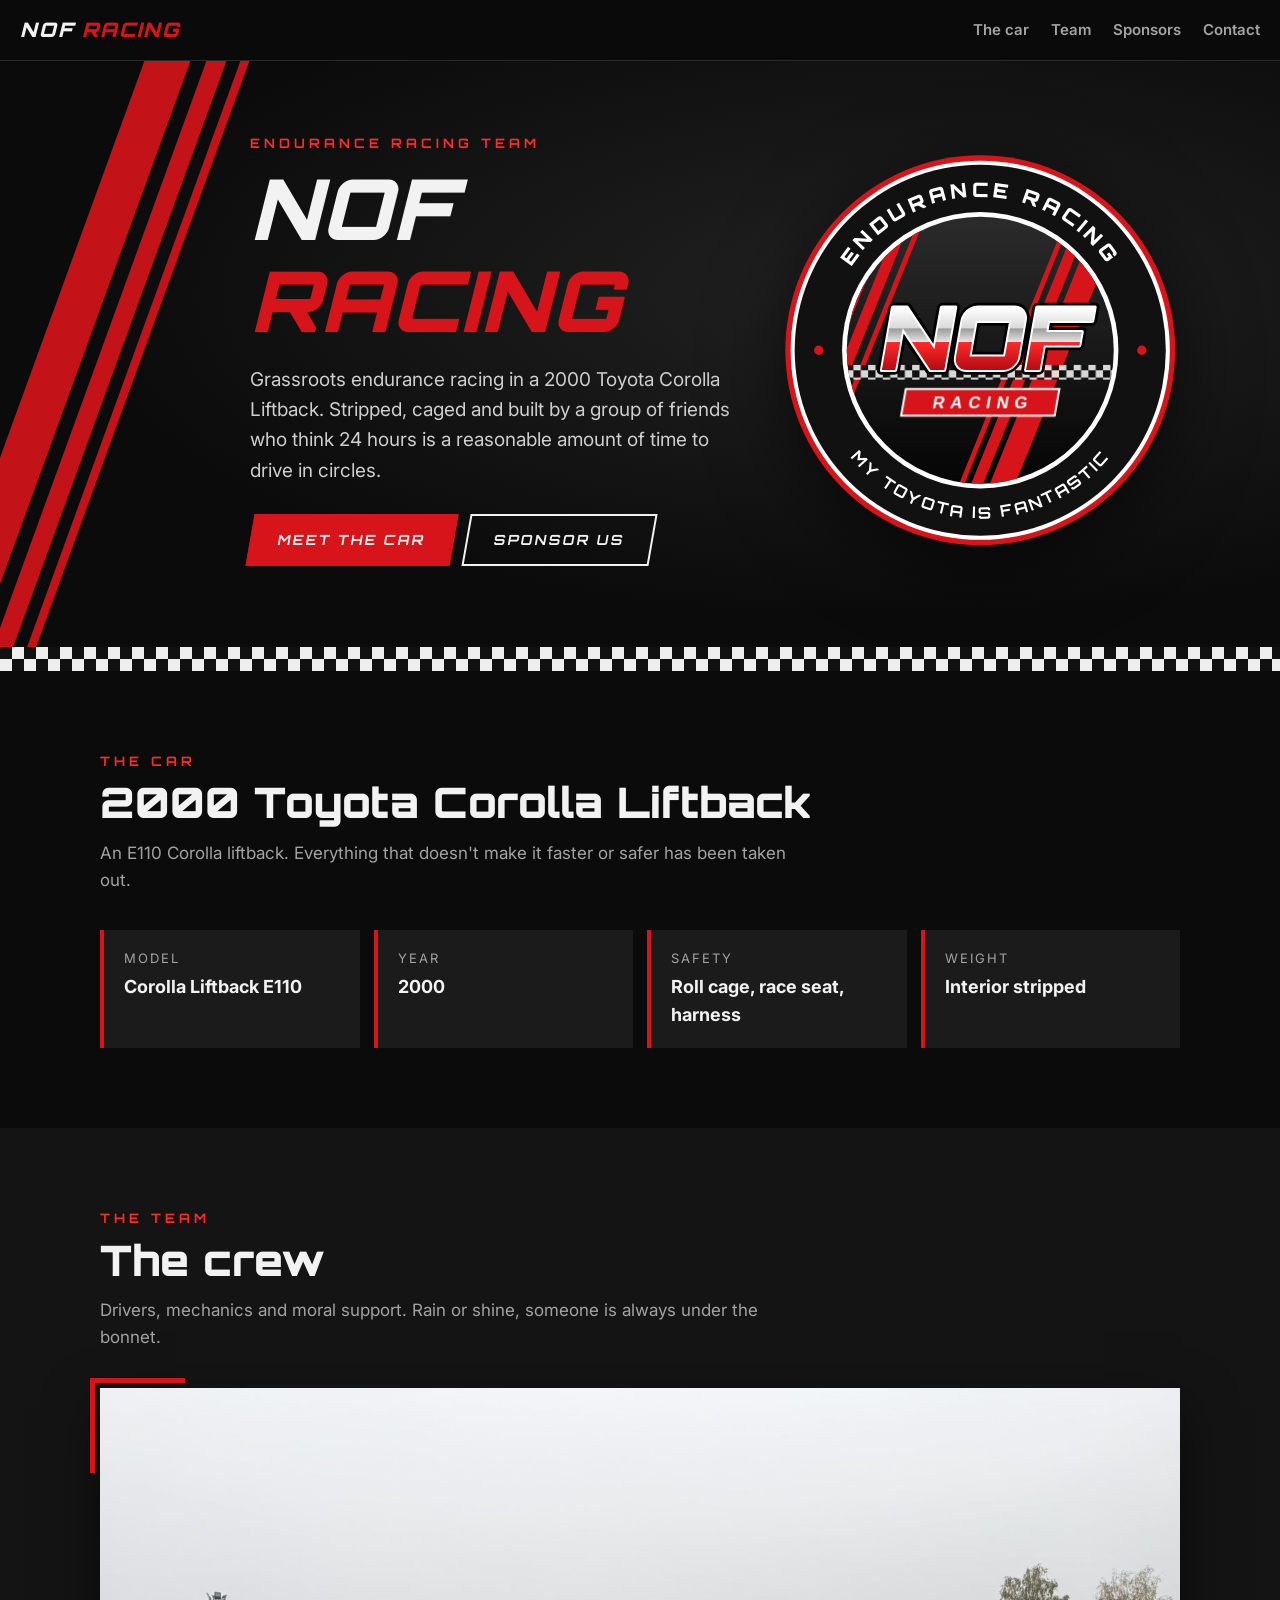
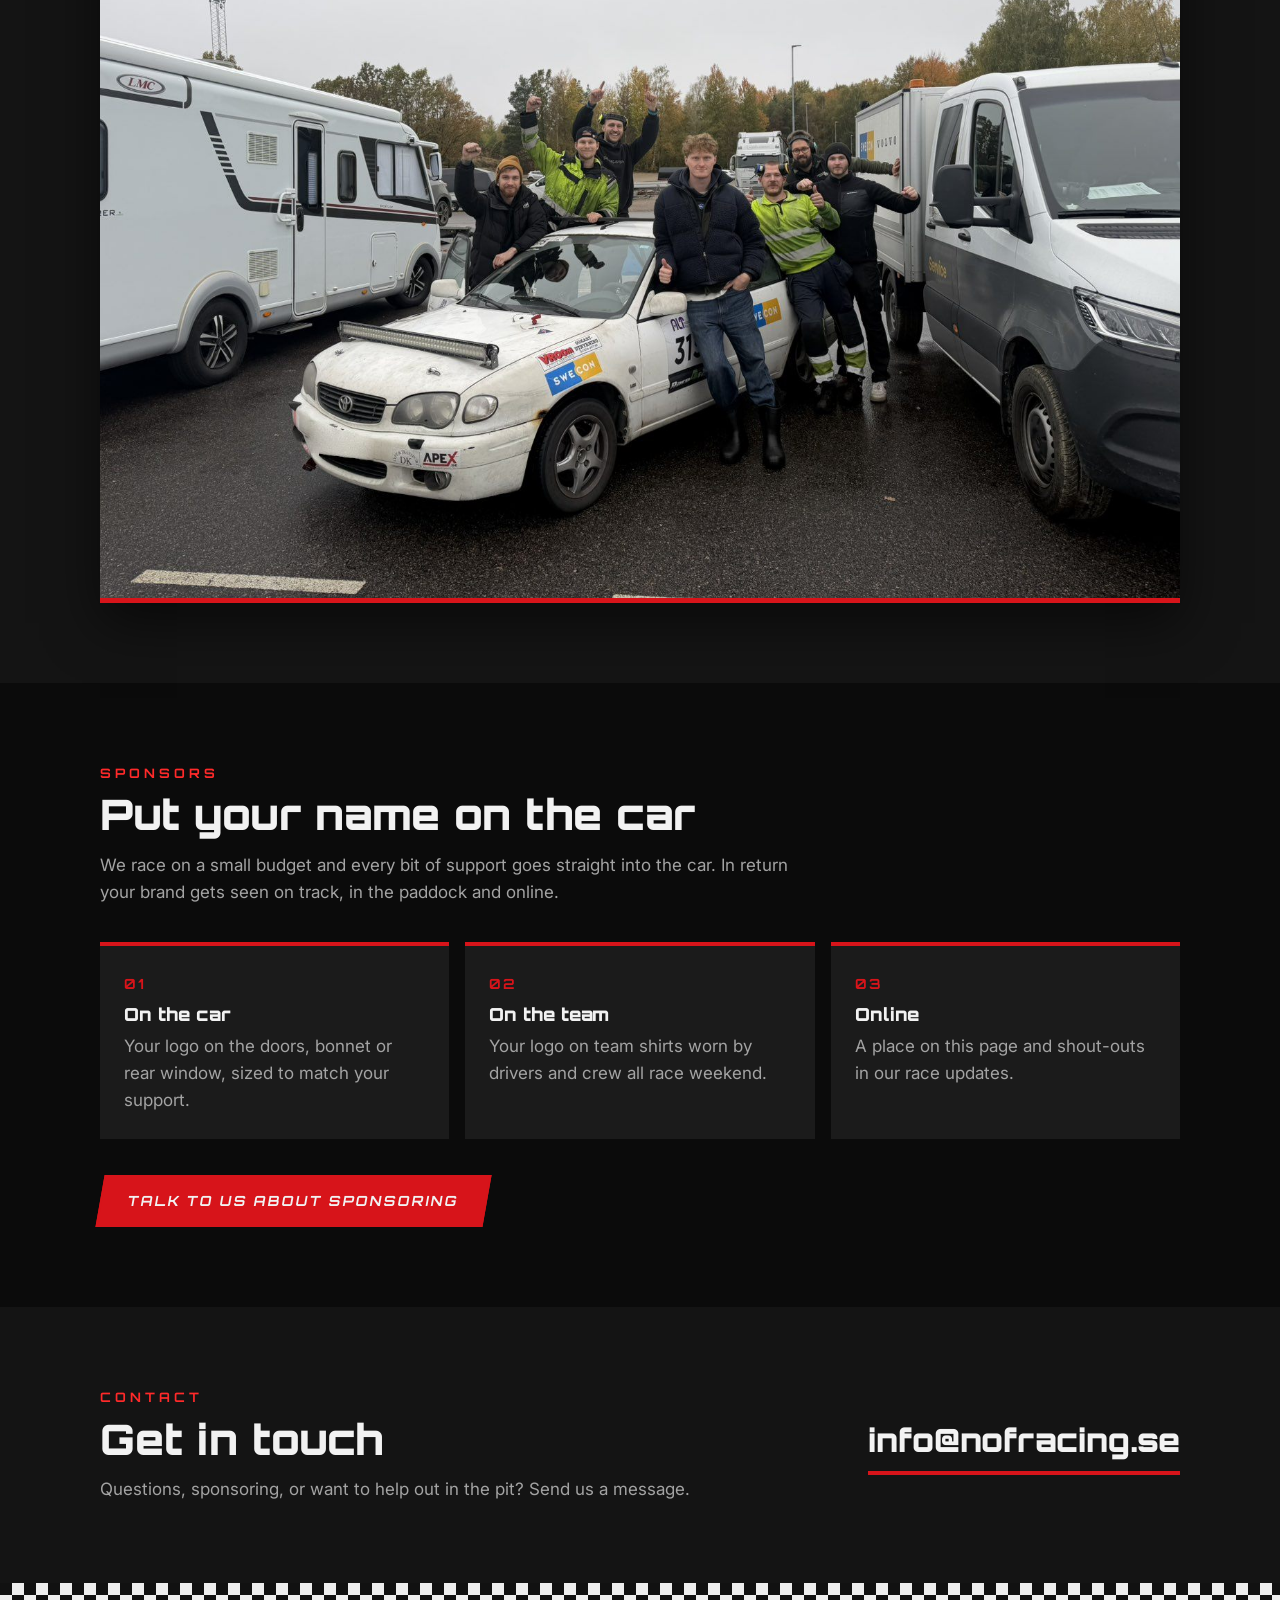
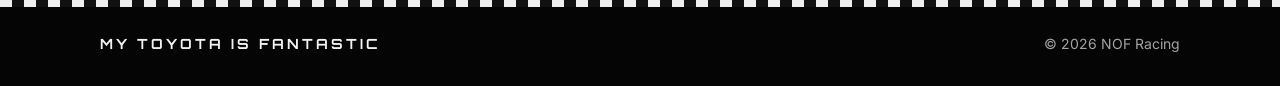
==== index.html @ a6307811 "Remove pit lane photo from car section Co-Authored-By: Claude Opus 5.5 <noreply@anthropic.com>" ====
<!doctype html>
<html lang="en">
<head>
  <meta charset="utf-8">
  <meta name="viewport" content="width=device-width, initial-scale=1">
  <title>NOF Racing</title>
  <meta name="description" content="NOF Racing: grassroots endurance racing in a 2000 Toyota Corolla Liftback.">
  <meta property="og:title" content="NOF Racing">
  <meta property="og:description" content="Grassroots endurance racing in a 2000 Toyota Corolla Liftback. My Toyota is fantastic.">
  <meta property="og:image" content="https://nofracing.se/assets/nof-roundel-1200.png">
  <meta property="og:url" content="https://nofracing.se/">
  <meta name="theme-color" content="#0b0b0b">
  <link rel="icon" type="image/png" href="assets/favicon-64.png">
  <link rel="apple-touch-icon" href="assets/apple-touch-icon.png">
  <link rel="preconnect" href="https://fonts.googleapis.com">
  <link rel="preconnect" href="https://fonts.gstatic.com" crossorigin>
  <link href="https://fonts.googleapis.com/css2?family=Orbitron:wght@700;900&family=Inter:wght@400;600&display=swap" rel="stylesheet">
  <link rel="stylesheet" href="style.css">
</head>
<body>

  <header class="nav">
    <a class="brand" href="#top">NOF <span>RACING</span></a>
    <nav>
      <a href="#car">The car</a>
      <a href="#team">Team</a>
      <a href="#sponsors">Sponsors</a>
      <a href="#contact">Contact</a>
    </nav>
  </header>

  <main id="top">

    <!-- HERO -->
    <section class="hero">
      <div class="hero-stripes" aria-hidden="true"><i></i><i></i><i></i></div>
      <div class="wrap hero-grid">
        <div class="hero-text">
          <p class="kicker">Endurance racing team</p>
          <h1>NOF <span>RACING</span></h1>
          <p class="lead">Grassroots endurance racing in a 2000 Toyota Corolla Liftback. Stripped, caged and built by a group of friends who think 24 hours is a reasonable amount of time to drive in circles.</p>
          <div class="cta">
            <a class="btn primary" href="#car">Meet the car</a>
            <a class="btn" href="#sponsors">Sponsor us</a>
          </div>
        </div>

        <div class="hero-logo">
          <svg viewBox="0 0 600 600" role="img" aria-label="NOF Racing logo">
            <defs>
              <linearGradient id="dk" x1="0" y1="0" x2="0" y2="1"><stop offset="0" stop-color="#2b2b2b"/><stop offset="1" stop-color="#050505"/></linearGradient>
              <pattern id="ck" width="22" height="22" patternUnits="userSpaceOnUse"><rect width="22" height="22" fill="#eee"/><rect width="11" height="11" fill="#111"/><rect x="11" y="11" width="11" height="11" fill="#111"/></pattern>
              <clipPath id="field"><circle cx="300" cy="300" r="200"/></clipPath>
              <path id="arcTop" d="M 70,300 A 230,230 0 0 1 530,300"/>
              <path id="arcBottom" d="M 48,300 A 252,252 0 0 0 552,300"/>
              <linearGradient id="chrome" gradientUnits="userSpaceOnUse" x1="0" y1="-93.86" x2="0" y2="-42.24"><stop offset="0" stop-color="#fff"/><stop offset=".6" stop-color="#d9d9d9"/><stop offset=".61" stop-color="#9a9a9a"/><stop offset="1" stop-color="#e6e6e6"/></linearGradient>
              <linearGradient id="red" gradientUnits="userSpaceOnUse" x1="0" y1="-42.24" x2="0" y2="0"><stop offset="0" stop-color="#ff2a2a"/><stop offset="1" stop-color="#b30c12"/></linearGradient>
              <clipPath id="upper"><rect x="-3000" y="-2000" width="6000" height="1957.76"/></clipPath>
              <clipPath id="lower"><rect x="-3000" y="-42.24" width="6000" height="2000"/></clipPath>
            </defs>
            <circle cx="300" cy="300" r="292" fill="#d7141a"/>
            <circle cx="300" cy="300" r="284" fill="#fff"/>
            <circle cx="300" cy="300" r="278" fill="#111"/>
            <circle cx="300" cy="300" r="207" fill="#fff"/>
            <circle cx="300" cy="300" r="200" fill="url(#dk)"/>
            <g clip-path="url(#field)">
              <g transform="translate(130,100) skewX(-22)" fill="#d7141a"><rect width="38" height="420"/><rect x="50" width="18" height="420"/><rect x="80" width="8" height="420"/></g>
              <g transform="translate(430,100) skewX(-22)" fill="#d7141a"><rect width="8" height="420"/><rect x="18" width="18" height="420"/><rect x="46" width="38" height="420"/></g>
              <rect x="80" y="322" width="440" height="22" fill="url(#ck)" opacity=".9"/>
            </g>
            <text font-family="Orbitron, sans-serif" font-weight="900" font-size="30" letter-spacing="6" fill="#fff"><textPath href="#arcTop" startOffset="50%" text-anchor="middle">ENDURANCE RACING</textPath></text>
            <text font-family="Orbitron, sans-serif" font-weight="700" font-size="24" letter-spacing="4" fill="#fff"><textPath href="#arcBottom" startOffset="50%" text-anchor="middle">MY TOYOTA IS FANTASTIC</textPath></text>
            <circle cx="58" cy="300" r="7" fill="#d7141a"/><circle cx="542" cy="300" r="7" fill="#d7141a"/>
            <g transform="translate(300,330) skewX(-10)" font-family="Orbitron, Impact, sans-serif" font-weight="900" font-size="130" text-anchor="middle">
              <text fill="#000" stroke="#000" stroke-width="14.3" stroke-linejoin="round">NOF</text>
              <text fill="#fff" stroke="#fff" stroke-width="5.85" stroke-linejoin="round">NOF</text>
              <text fill="url(#chrome)" clip-path="url(#upper)">NOF</text>
              <text fill="url(#red)" clip-path="url(#lower)">NOF</text>
            </g>
            <g transform="translate(300,378) skewX(-10)">
              <rect x="-115" y="-20" width="230" height="40" fill="#d7141a" stroke="#fff" stroke-width="3"/>
              <text x="4.4" y="8.93" font-family="'Arial Black', Arial, sans-serif" font-weight="900" font-size="24.8" letter-spacing="8.8" text-anchor="middle" fill="#fff">RACING</text>
            </g>
          </svg>
        </div>
      </div>
    </section>

    <div class="checker" aria-hidden="true"></div>

    <!-- THE CAR -->
    <section id="car" class="section">
      <div class="wrap">
        <p class="kicker">The car</p>
        <h2>2000 Toyota Corolla Liftback</h2>
        <p class="intro">An E110 Corolla liftback. Everything that doesn't make it faster or safer has been taken out.</p>

        <div class="specs">
          <div class="spec"><span>Model</span><strong>Corolla Liftback E110</strong></div>
          <div class="spec"><span>Year</span><strong>2000</strong></div>
          <div class="spec"><span>Safety</span><strong>Roll cage, race seat, harness</strong></div>
          <div class="spec"><span>Weight</span><strong>Interior stripped</strong></div>
        </div>
      </div>
    </section>

    <!-- TEAM -->
    <section id="team" class="section alt">
      <div class="wrap">
        <p class="kicker">The team</p>
        <h2>The crew</h2>
        <p class="intro">Drivers, mechanics and moral support. Rain or shine, someone is always under the bonnet.</p>
        <figure class="photo wide">
          <img src="assets/team-paddock.jpg" width="1560" height="1170" loading="lazy"
               alt="The NOF Racing team cheering around the white Corolla in the paddock">
        </figure>
      </div>
    </section>

    <!-- SPONSORS -->
    <section id="sponsors" class="section">
      <div class="wrap">
        <p class="kicker">Sponsors</p>
        <h2>Put your name on the car</h2>
        <p class="intro">We race on a small budget and every bit of support goes straight into the car. In return your brand gets seen on track, in the paddock and online.</p>

        <div class="perks">
          <div class="perk"><b>01</b><h3>On the car</h3><p>Your logo on the doors, bonnet or rear window, sized to match your support.</p></div>
          <div class="perk"><b>02</b><h3>On the team</h3><p>Your logo on team shirts worn by drivers and crew all race weekend.</p></div>
          <div class="perk"><b>03</b><h3>Online</h3><p>A place on this page and shout-outs in our race updates.</p></div>
        </div>

        <a class="btn primary" href="mailto:info@nofracing.se?subject=Sponsoring%20NOF%20Racing">Talk to us about sponsoring</a>
      </div>
    </section>

    <!-- CONTACT -->
    <section id="contact" class="section alt">
      <div class="wrap contact">
        <div>
          <p class="kicker">Contact</p>
          <h2>Get in touch</h2>
          <p class="intro">Questions, sponsoring, or want to help out in the pit? Send us a message.</p>
        </div>
        <a class="mail" href="mailto:info@nofracing.se">info@nofracing.se</a>
      </div>
    </section>

  </main>

  <footer class="footer">
    <div class="checker" aria-hidden="true"></div>
    <div class="wrap foot">
      <span class="tag">My Toyota is fantastic</span>
      <span>&copy; <span id="year">2026</span> NOF Racing</span>
    </div>
  </footer>

  <script>document.getElementById("year").textContent = new Date().getFullYear();</script>
</body>
</html>
---- style.css ----
:root {
  --bg: #0b0b0b;
  --bg-alt: #141414;
  --card: #1b1b1b;
  --line: #2a2a2a;
  --ink: #f2f2f2;
  --muted: #a3a3a3;
  --red: #d7141a;
  --red-hot: #ff2a2a;
  --head: "Orbitron", Impact, "Arial Black", sans-serif;
  --body: "Inter", system-ui, "Segoe UI", Arial, sans-serif;
}

* { box-sizing: border-box; }
html { scroll-behavior: smooth; scroll-padding-top: 72px; }
body {
  margin: 0;
  background: var(--bg);
  color: var(--ink);
  font-family: var(--body);
  font-size: 17px;
  line-height: 1.6;
  -webkit-font-smoothing: antialiased;
}
a { color: inherit; }
.wrap { max-width: 1120px; margin: 0 auto; padding: 0 20px; }

/* NAV */
.nav {
  position: sticky; top: 0; z-index: 10;
  display: flex; align-items: center; justify-content: space-between; gap: 16px;
  padding: 14px 20px;
  background: rgba(11, 11, 11, .88);
  backdrop-filter: blur(8px);
  border-bottom: 1px solid var(--line);
}
.brand {
  font-family: var(--head); font-weight: 900; font-size: 20px; letter-spacing: 2px;
  text-decoration: none; font-style: italic;
}
.brand span { color: var(--red); }
.nav nav { display: flex; gap: 22px; }
.nav nav a {
  text-decoration: none; color: var(--muted); font-weight: 600; font-size: 15px;
  transition: color .15s;
}
.nav nav a:hover { color: var(--ink); }

/* HERO */
.hero {
  position: relative; overflow: hidden;
  padding: 72px 0 80px;
  background: radial-gradient(ellipse at 70% 40%, #222 0%, var(--bg) 65%);
}
.hero-stripes { position: absolute; inset: 0; pointer-events: none; }
.hero-stripes i {
  position: absolute; top: -10%; bottom: -10%;
  background: var(--red); transform: skewX(-20deg); opacity: .9;
}
.hero-stripes i:nth-child(1) { left: 3%;  width: 46px; }
.hero-stripes i:nth-child(2) { left: calc(3% + 62px); width: 20px; }
.hero-stripes i:nth-child(3) { left: calc(3% + 96px); width: 9px; }

.hero-grid {
  position: relative;
  display: grid; grid-template-columns: 1.1fr .9fr; gap: 40px; align-items: center;
  padding-left: 170px;
}
.kicker {
  margin: 0 0 8px;
  font-family: var(--head); font-weight: 700; font-size: 13px;
  letter-spacing: 4px; text-transform: uppercase; color: var(--red-hot);
}
h1, h2, h3 { font-family: var(--head); font-weight: 900; line-height: 1.1; margin: 0; }
h1 {
  font-size: clamp(44px, 7vw, 84px); font-style: italic; letter-spacing: 1px;
}
h1 span { color: var(--red); }
.lead { color: #cfcfcf; font-size: 19px; max-width: 34em; margin: 18px 0 28px; }
.hero-logo svg { width: 100%; max-width: 440px; height: auto; display: block; margin: 0 auto;
  filter: drop-shadow(0 18px 40px rgba(0,0,0,.6)); }

/* BUTTONS */
.cta { display: flex; flex-wrap: wrap; gap: 12px; }
.btn {
  display: inline-block; padding: 13px 26px;
  font-family: var(--head); font-weight: 700; font-size: 14px; letter-spacing: 2px; text-transform: uppercase;
  text-decoration: none; border: 2px solid var(--ink);
  transform: skewX(-10deg); transition: background .15s, border-color .15s, color .15s;
}
.btn.primary { background: var(--red); border-color: var(--red); }
.btn:hover { background: var(--ink); color: var(--bg); border-color: var(--ink); }

/* CHECKER DIVIDER */
.checker {
  height: 24px;
  background:
    conic-gradient(#eee 25%, #111 0 50%, #eee 0 75%, #111 0) 0 0 / 24px 24px;
}

/* SECTIONS */
.section { padding: 80px 0; }
.section.alt { background: var(--bg-alt); }
h2 { font-size: clamp(28px, 4vw, 42px); }
h3 { font-size: 18px; }
.intro { color: var(--muted); max-width: 42em; margin: 14px 0 36px; }

.specs {
  display: grid; grid-template-columns: repeat(4, 1fr); gap: 14px;
}

/* PHOTOS */
.photo { margin: 0; position: relative; }
.photo img {
  display: block; width: 100%; height: auto;
  border-bottom: 5px solid var(--red);
  box-shadow: 0 20px 50px rgba(0, 0, 0, .55);
}
.photo::before {
  content: ""; position: absolute; top: -10px; left: -10px; width: 90px; height: 90px;
  border-top: 5px solid var(--red); border-left: 5px solid var(--red);
  pointer-events: none;
}
.spec {
  background: var(--card); border-left: 4px solid var(--red);
  padding: 18px 20px;
}
.spec span { display: block; color: var(--muted); font-size: 13px; text-transform: uppercase; letter-spacing: 2px; }
.spec strong { display: block; font-size: 18px; margin-top: 4px; }


.perks { display: grid; grid-template-columns: repeat(3, 1fr); gap: 16px; margin-bottom: 36px; }
.perk { background: var(--card); padding: 24px; border-top: 4px solid var(--red); }
.perk b { font-family: var(--head); color: var(--red); font-size: 14px; letter-spacing: 2px; }
.perk h3 { margin: 8px 0 8px; }
.perk p { margin: 0; color: var(--muted); }

.contact { display: flex; align-items: center; justify-content: space-between; gap: 30px; flex-wrap: wrap; }
.contact .intro { margin-bottom: 0; }
.mail {
  font-family: var(--head); font-weight: 900; font-size: clamp(20px, 3.2vw, 32px);
  text-decoration: none; border-bottom: 4px solid var(--red); padding-bottom: 4px;
  overflow-wrap: anywhere;
}
.mail:hover { color: var(--red-hot); }

/* FOOTER */
.footer { background: #050505; }
.foot {
  display: flex; justify-content: space-between; gap: 16px; flex-wrap: wrap;
  padding-top: 26px; padding-bottom: 30px; color: var(--muted); font-size: 14px;
}
.tag { font-family: var(--head); font-weight: 700; letter-spacing: 3px; text-transform: uppercase; color: var(--ink); }

/* RESPONSIVE */
@media (max-width: 900px) {
  .hero-grid { grid-template-columns: 1fr; padding-left: 0; text-align: center; }
  .hero-logo { order: -1; }
  .hero-logo svg { max-width: 300px; }
  .lead { margin-left: auto; margin-right: auto; }
  .cta { justify-content: center; }
  .hero-stripes { opacity: .35; }
  .specs, .perks { grid-template-columns: 1fr 1fr; }
}
@media (max-width: 560px) {
  body { font-size: 16px; }
  .nav { padding: 12px 16px; }
  .nav nav { gap: 14px; }
  .nav nav a { font-size: 13px; }
  .brand { font-size: 16px; }
  .wrap { padding: 0 16px; }
  .hero { padding: 44px 0 56px; }
  .section { padding: 56px 0; }
  .specs, .perks { grid-template-columns: 1fr; }
  .photo::before { top: -6px; left: -6px; width: 56px; height: 56px; border-width: 4px; }
}
@media (prefers-reduced-motion: reduce) {
  html { scroll-behavior: auto; }
}
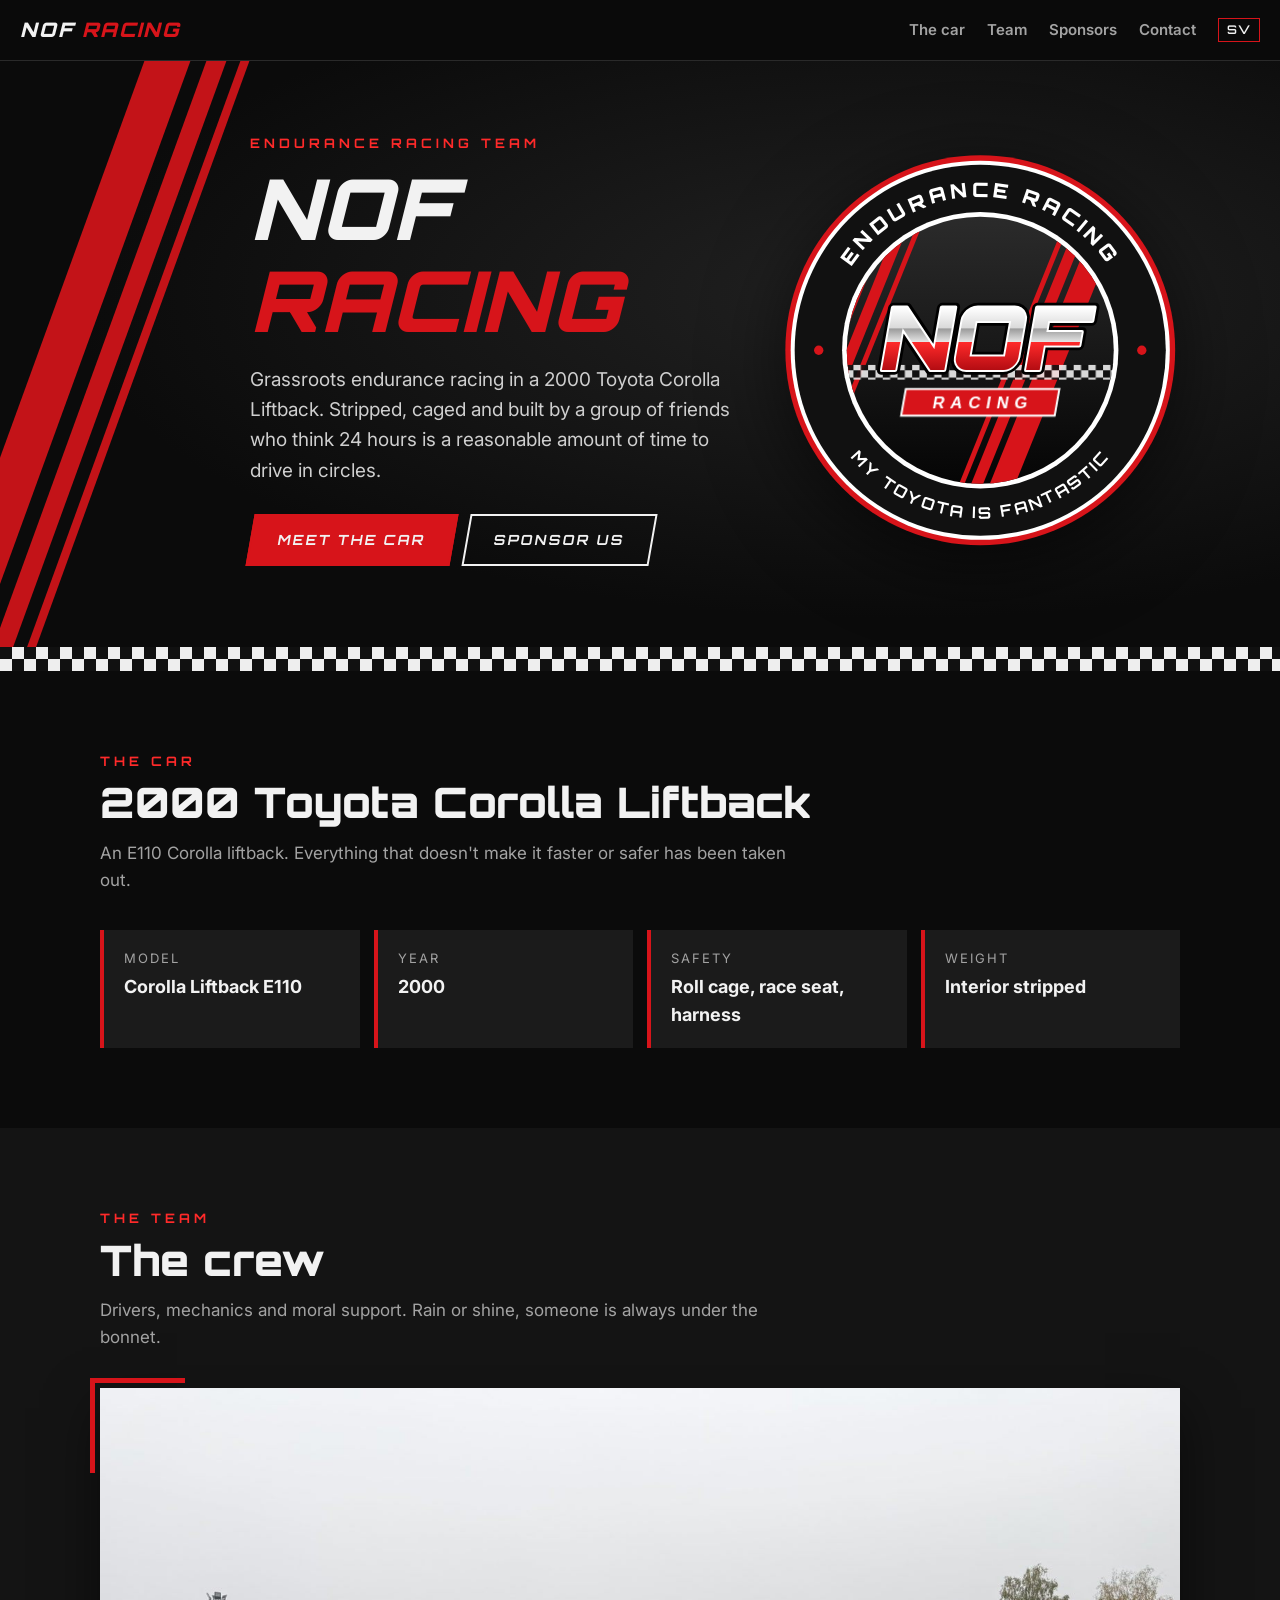
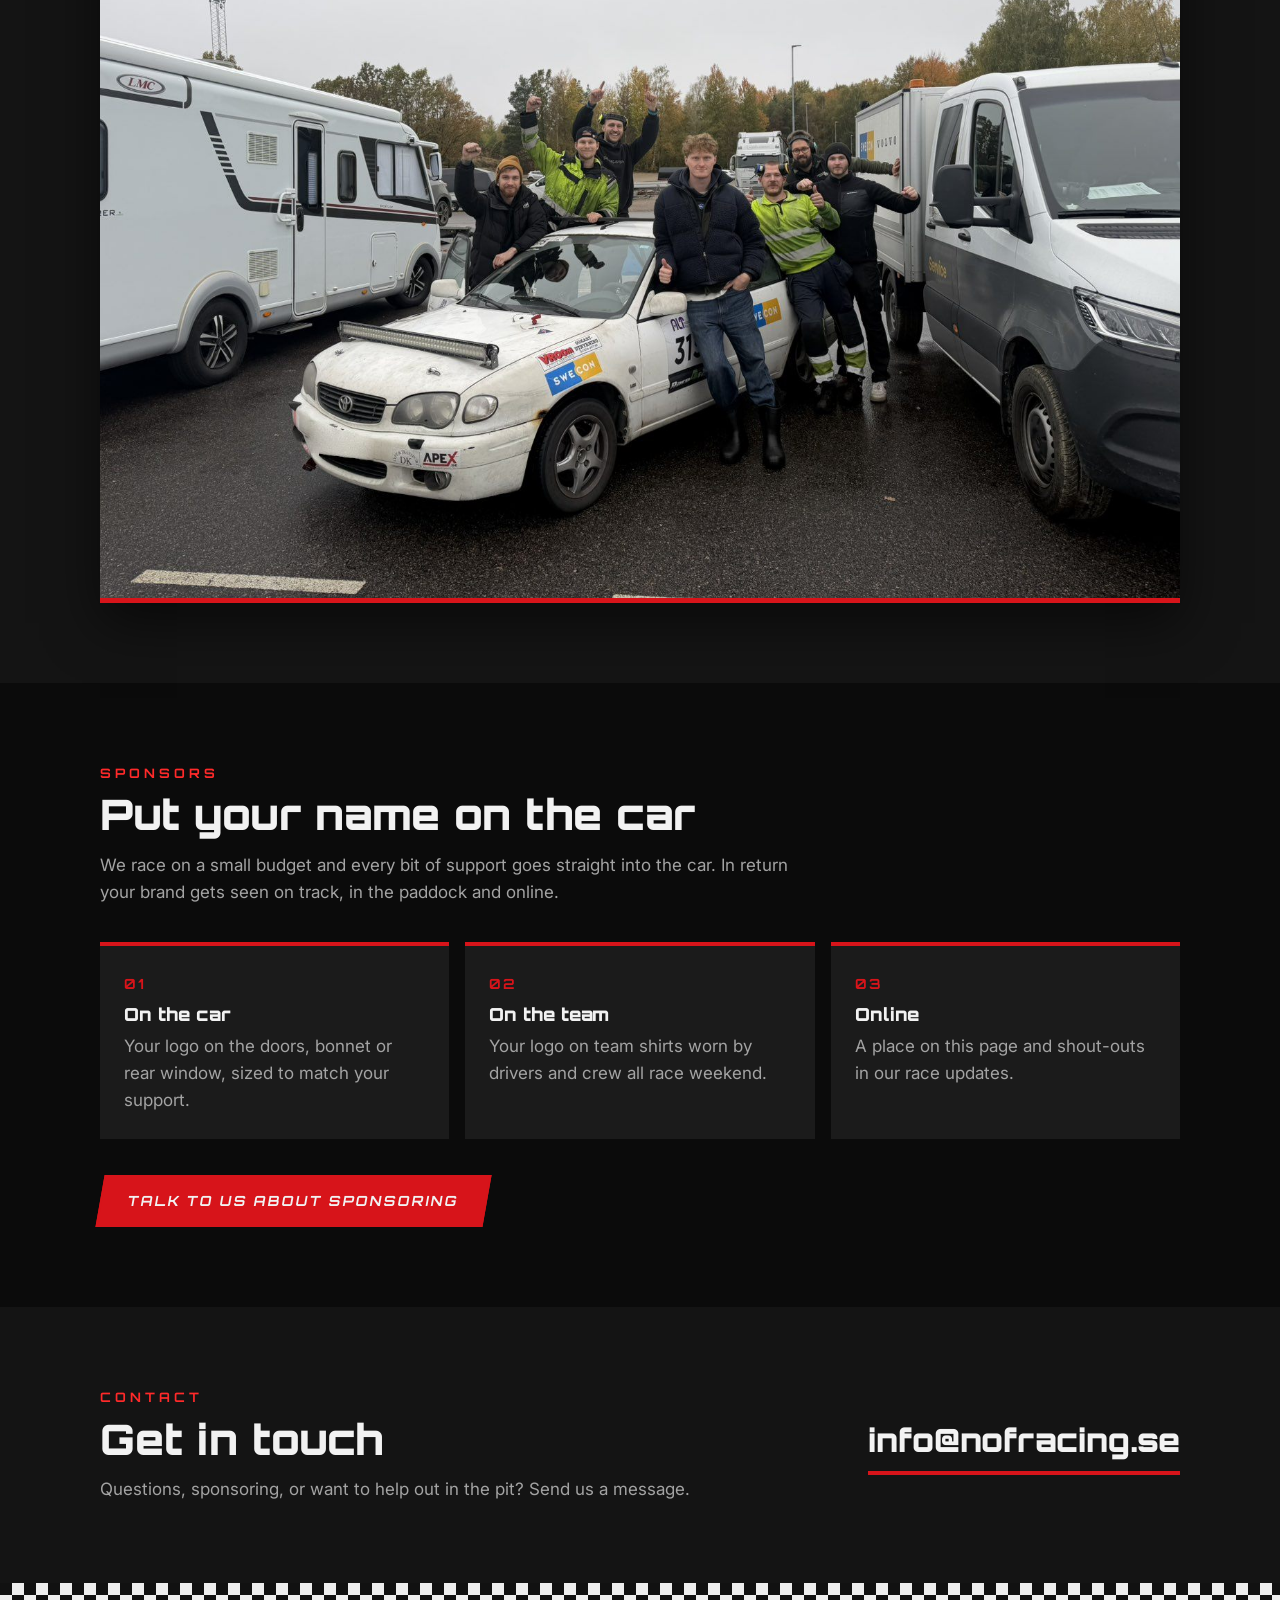
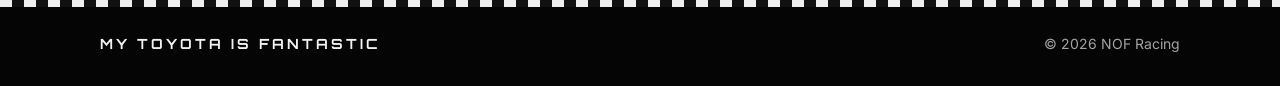
==== commit 73cf56a2: "Add Swedish version at /sv/ with language switch The English page links to /sv/ and back, both decla" ====
--- a/index.html
+++ b/index.html
@@ -9,6 +9,9 @@
   <meta property="og:description" content="Grassroots endurance racing in a 2000 Toyota Corolla Liftback. My Toyota is fantastic.">
   <meta property="og:image" content="https://nofracing.se/assets/nof-roundel-1200.png">
   <meta property="og:url" content="https://nofracing.se/">
+  <link rel="alternate" hreflang="en" href="https://nofracing.se/">
+  <link rel="alternate" hreflang="sv" href="https://nofracing.se/sv/">
+  <link rel="alternate" hreflang="x-default" href="https://nofracing.se/">
   <meta name="theme-color" content="#0b0b0b">
   <link rel="icon" type="image/png" href="assets/favicon-64.png">
   <link rel="apple-touch-icon" href="assets/apple-touch-icon.png">
@@ -26,6 +29,7 @@
       <a href="#team">Team</a>
       <a href="#sponsors">Sponsors</a>
       <a href="#contact">Contact</a>
+      <a class="lang" href="sv/" hreflang="sv" lang="sv" aria-label="På svenska">SV</a>
     </nav>
   </header>
 
--- a/style.css
+++ b/style.css
@@ -177,3 +177,15 @@
 @media (prefers-reduced-motion: reduce) {
   html { scroll-behavior: auto; }
 }
+
+/* LANGUAGE SWITCH */
+.nav nav a.lang {
+  color: var(--ink); border: 1.5px solid var(--red); padding: 1px 8px;
+  font-family: var(--head); font-size: 12px; letter-spacing: 1px;
+}
+.nav nav a.lang:hover { background: var(--red); }
+@media (max-width: 560px) {
+  .nav { flex-wrap: wrap; row-gap: 8px; }
+  .nav nav { width: 100%; justify-content: space-between; gap: 8px; }
+  html { scroll-padding-top: 100px; }
+}
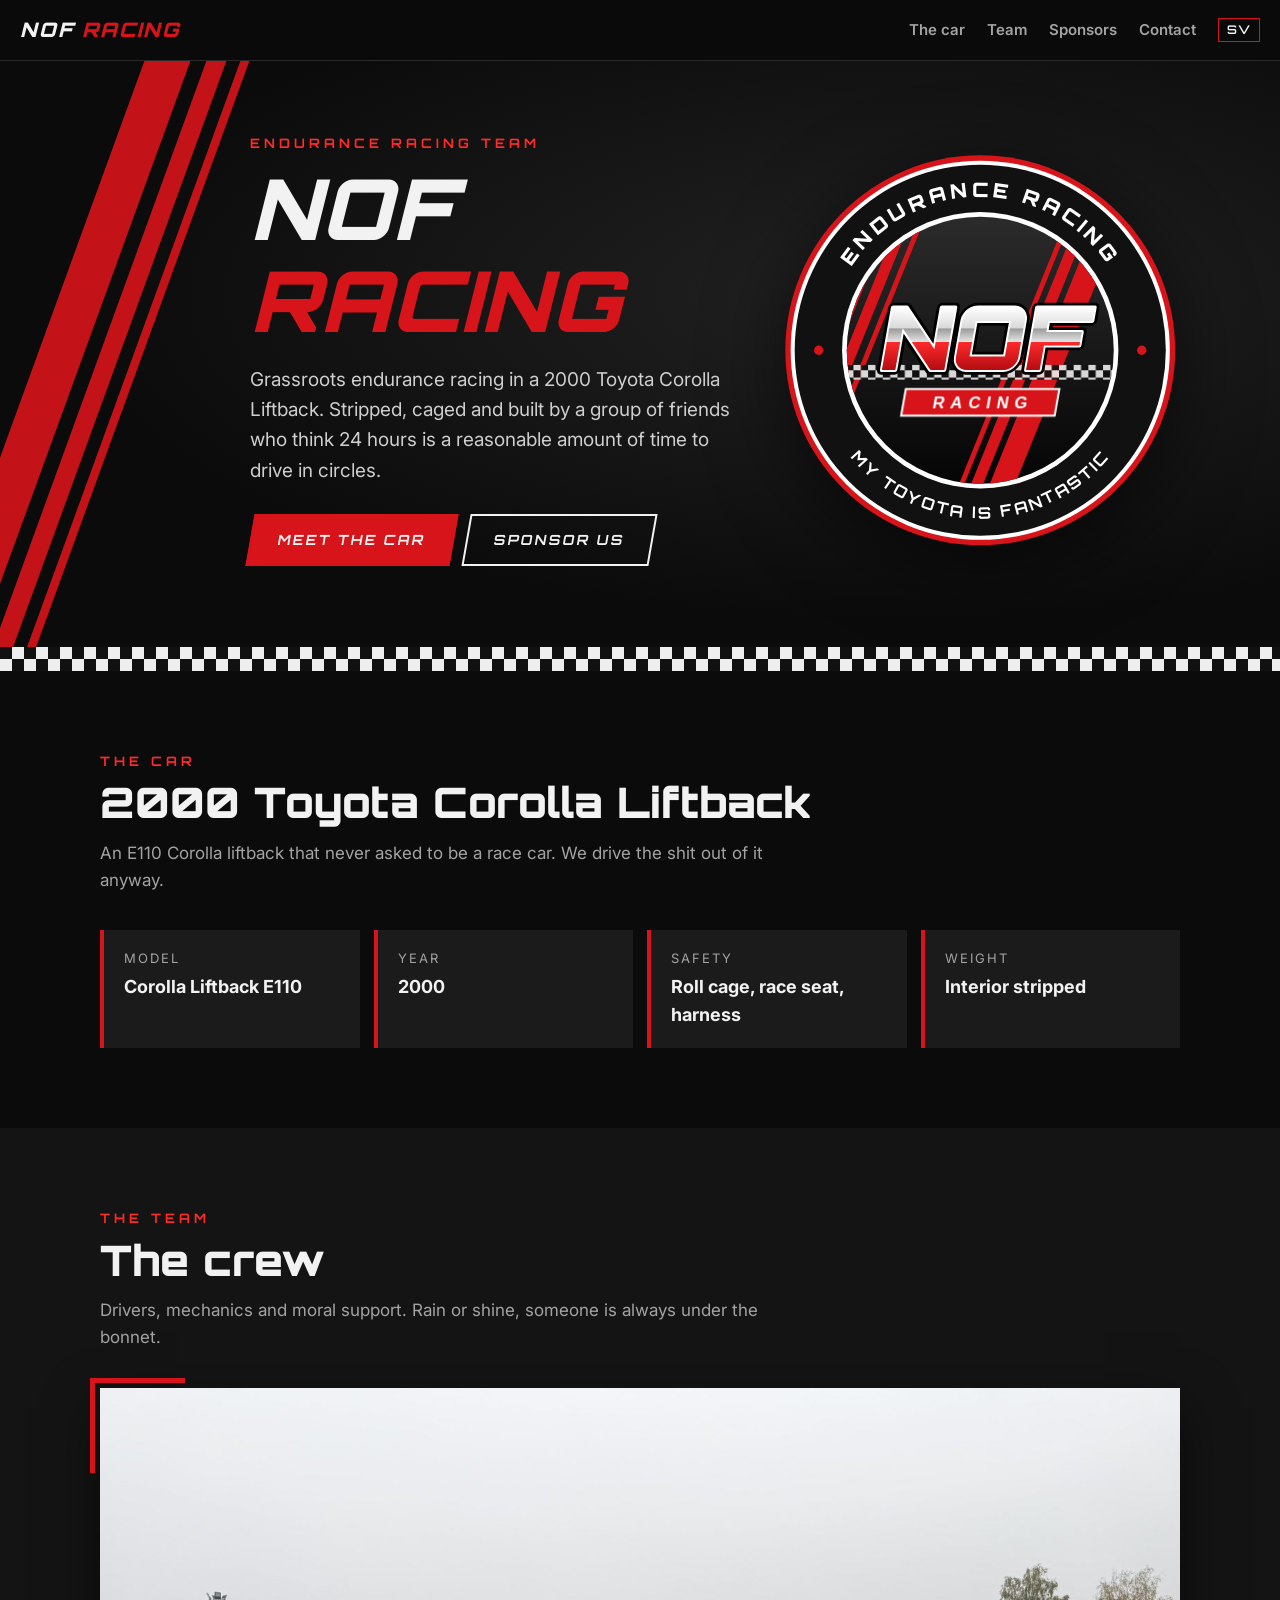
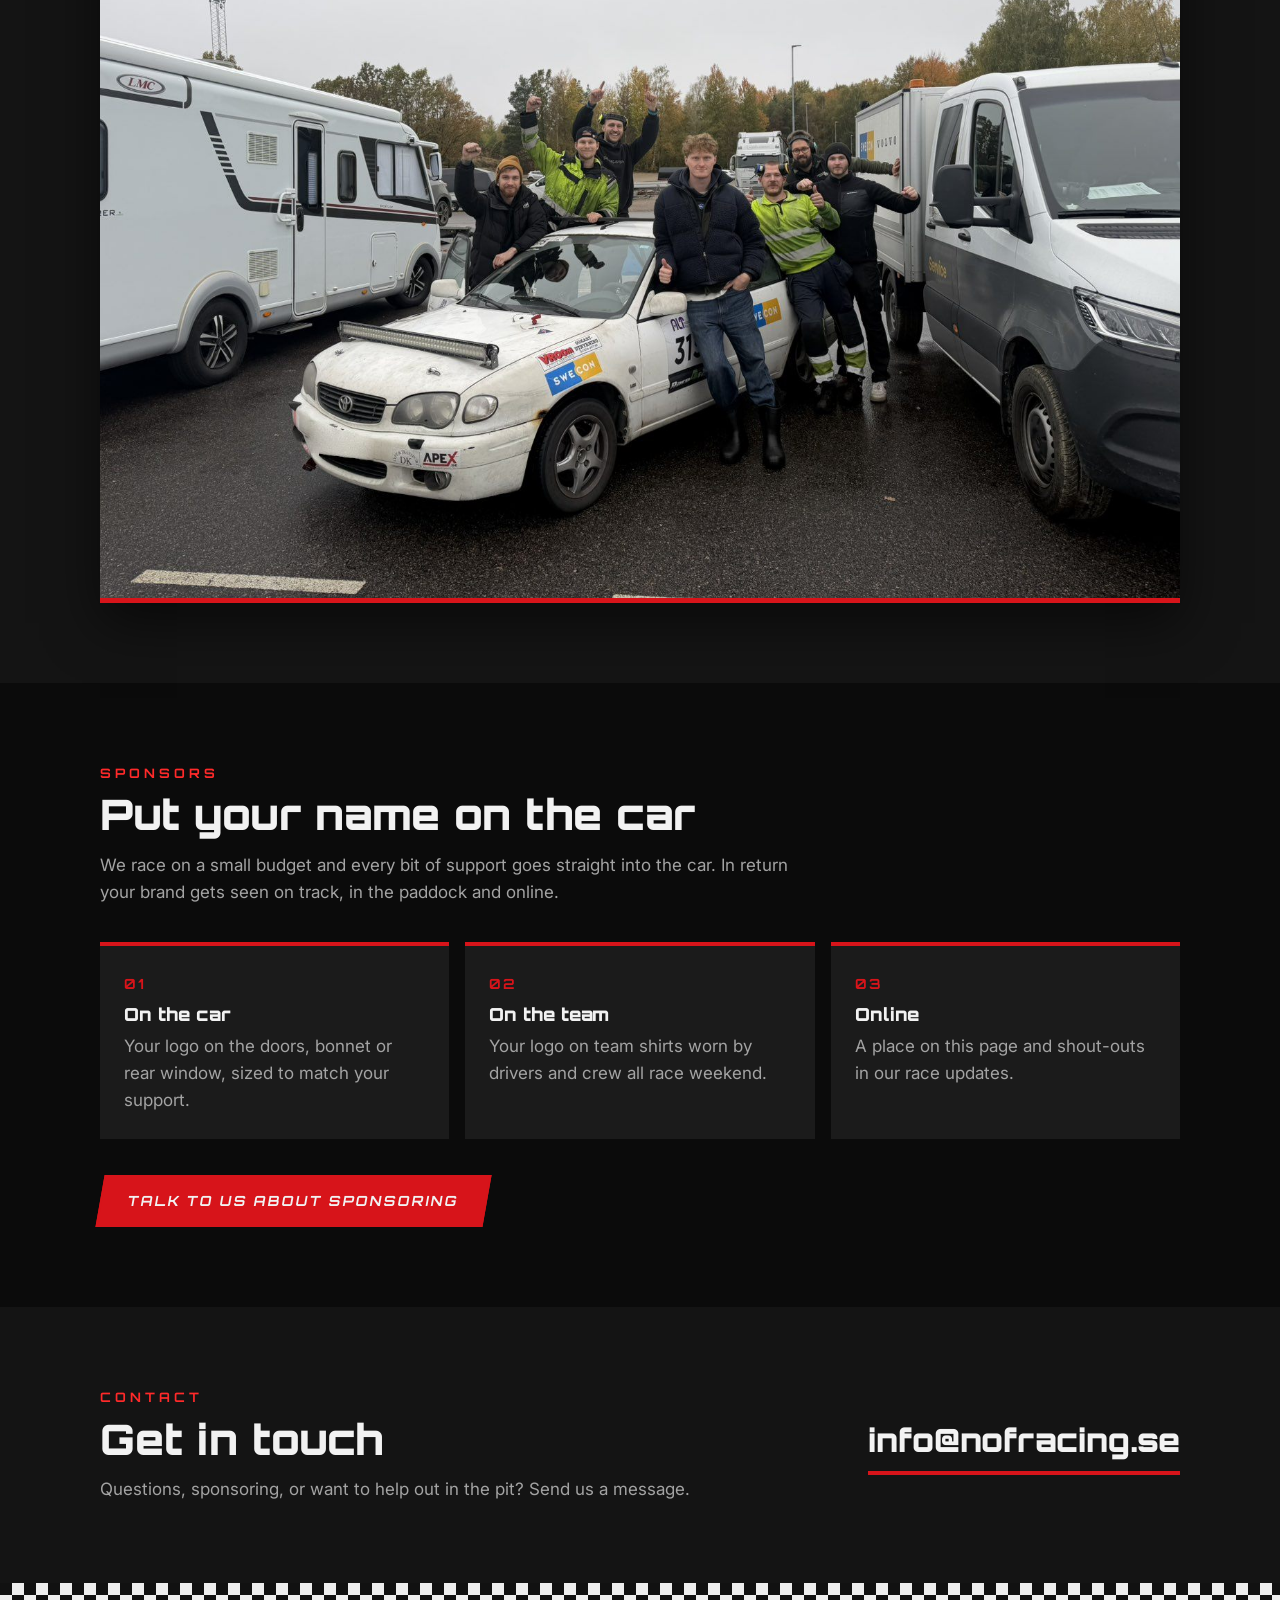
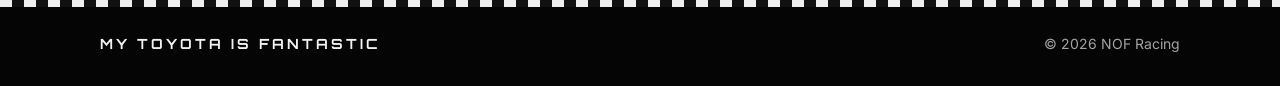
==== commit 1ff7e684: "Rewrite car intro in English and Swedish Co-Authored-By: Claude Opus 5.5 <noreply@anthropic.com>" ====
--- a/index.html
+++ b/index.html
@@ -97,7 +97,7 @@
       <div class="wrap">
         <p class="kicker">The car</p>
         <h2>2000 Toyota Corolla Liftback</h2>
-        <p class="intro">An E110 Corolla liftback. Everything that doesn't make it faster or safer has been taken out.</p>
+        <p class="intro">An E110 Corolla liftback that never asked to be a race car. We drive the shit out of it anyway.</p>
 
         <div class="specs">
           <div class="spec"><span>Model</span><strong>Corolla Liftback E110</strong></div>
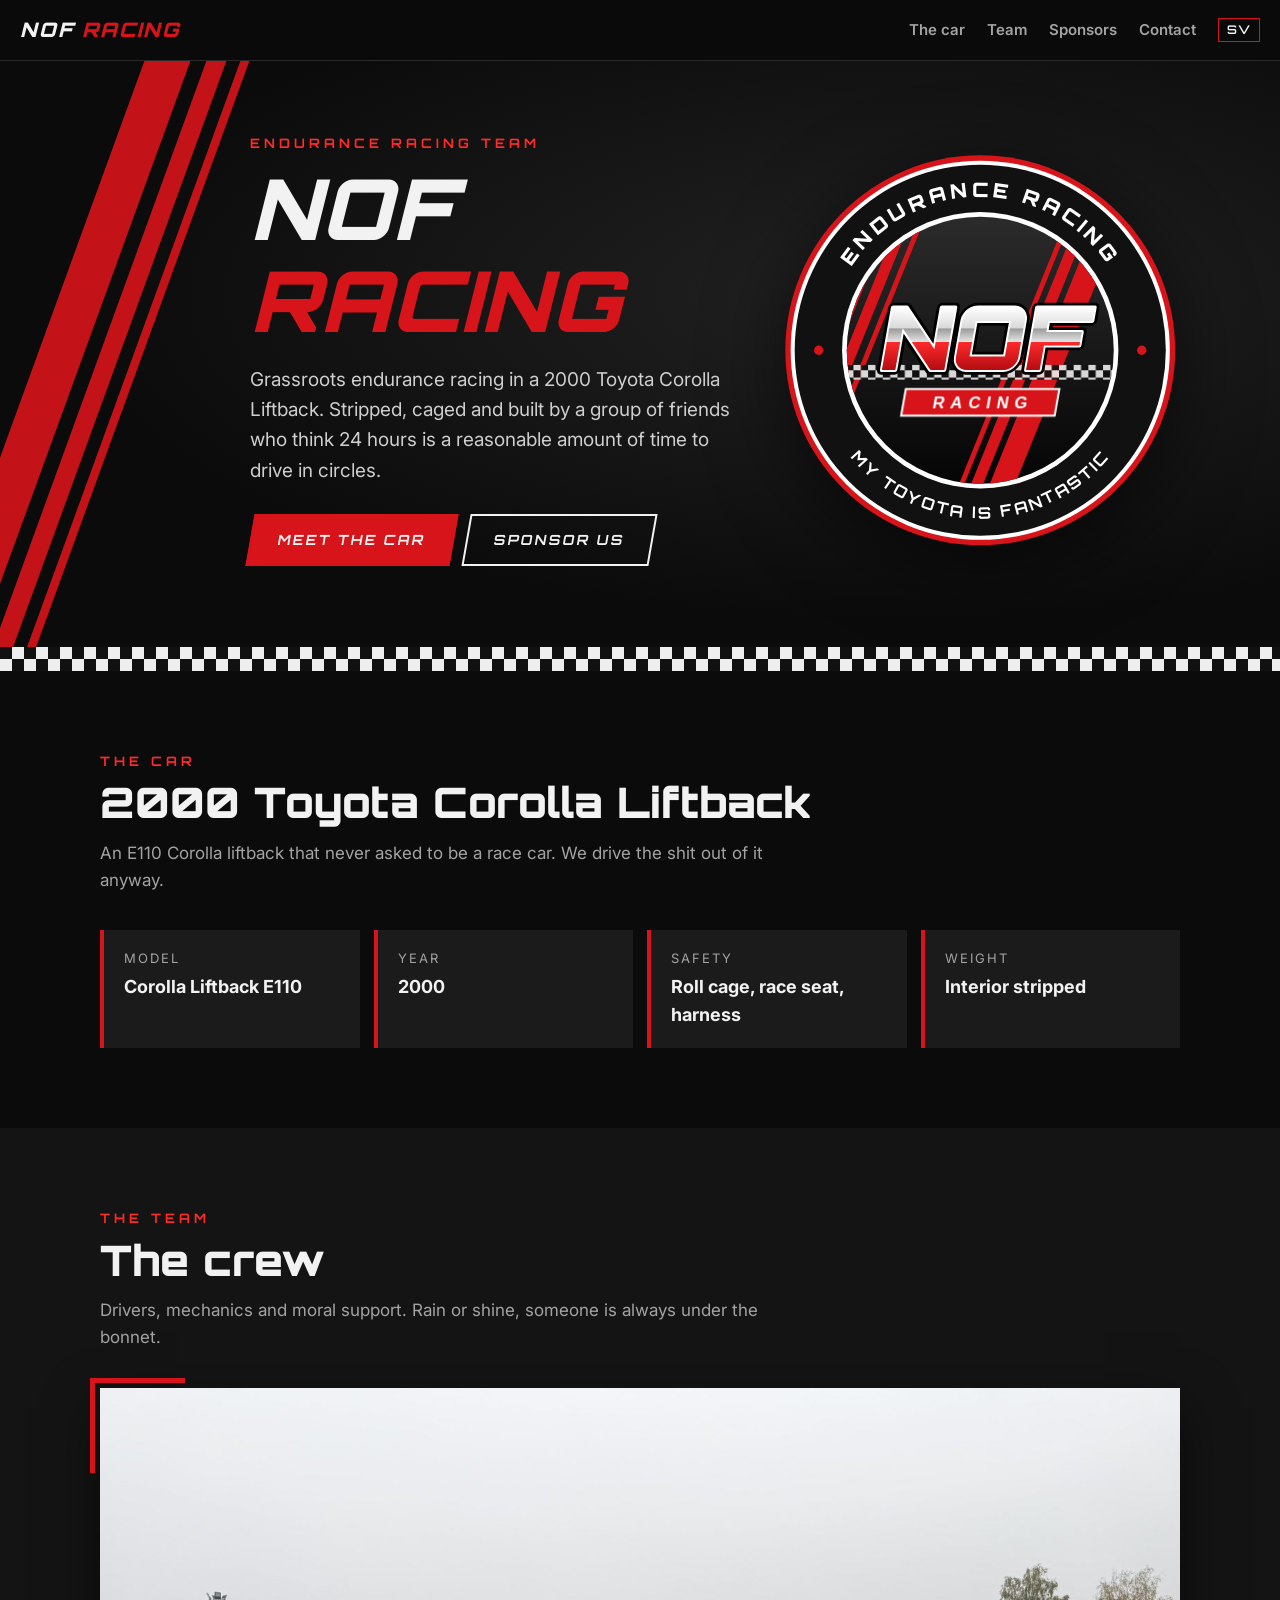
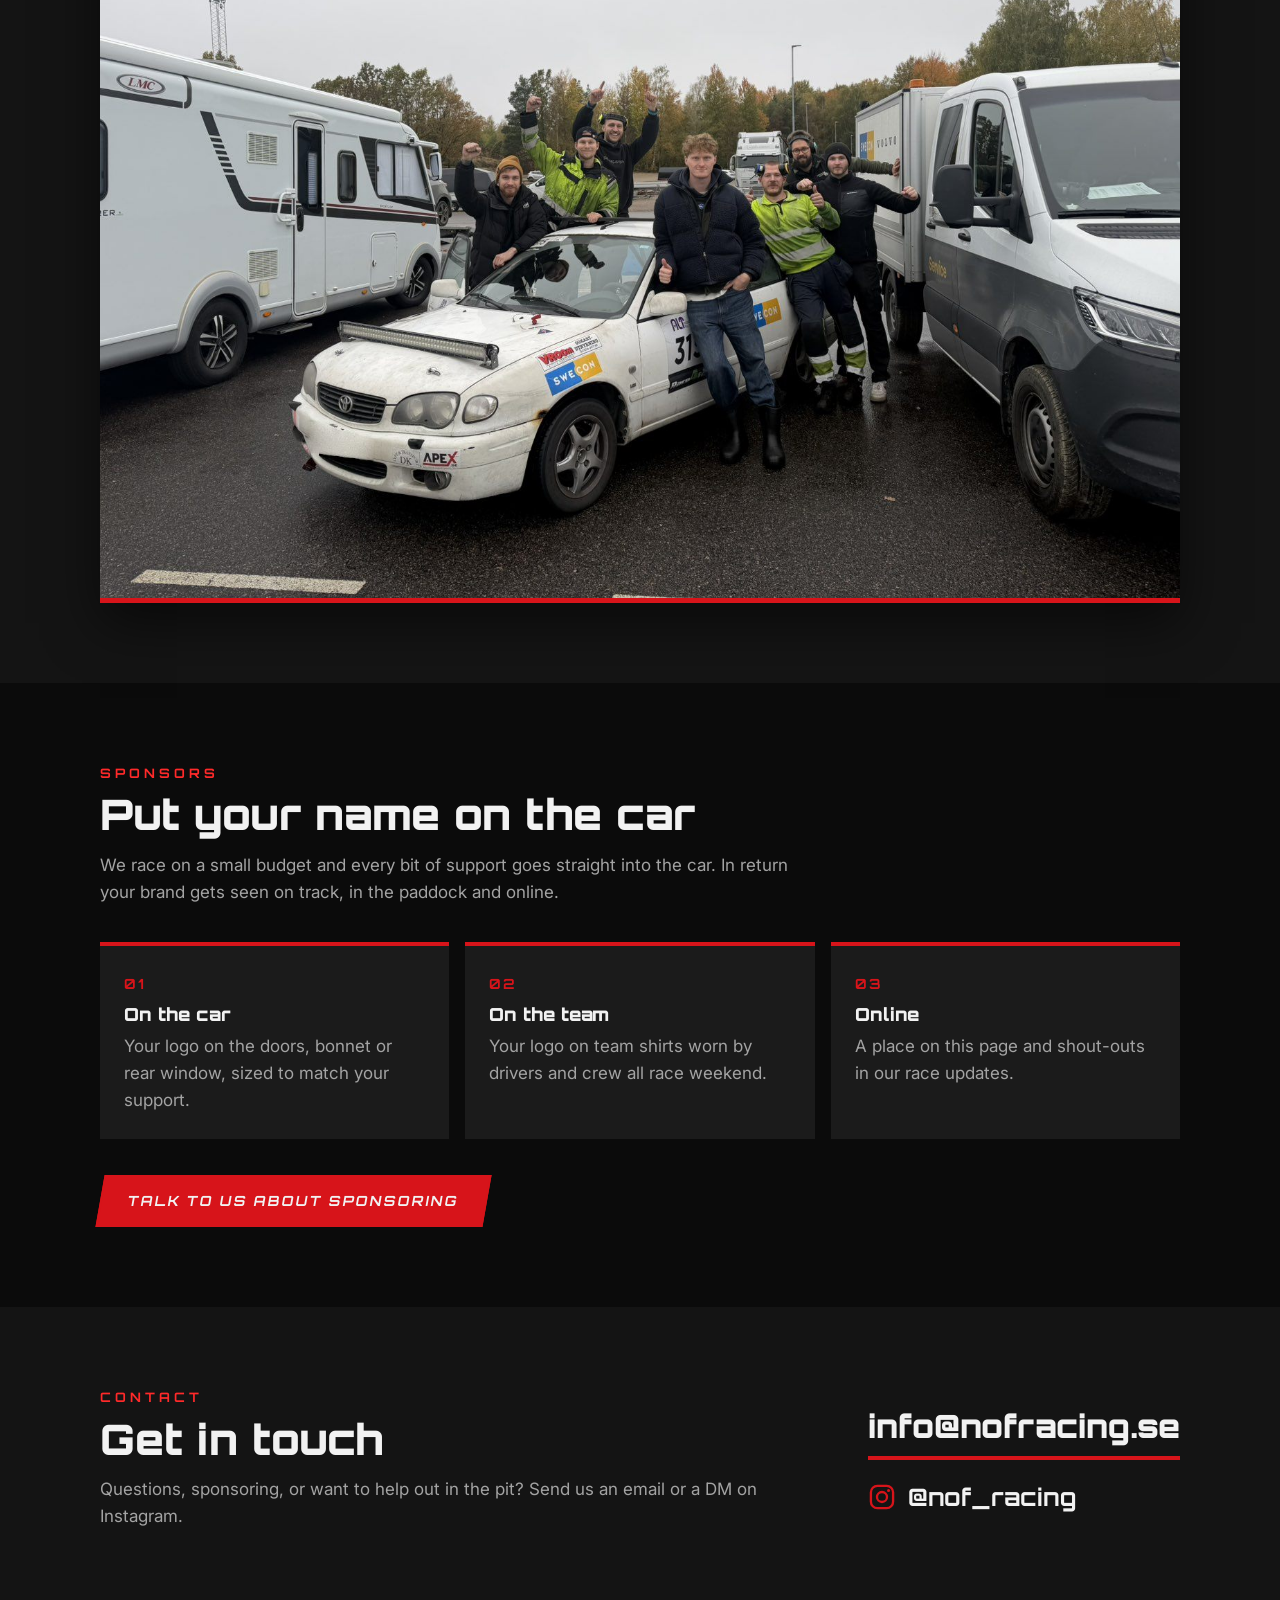
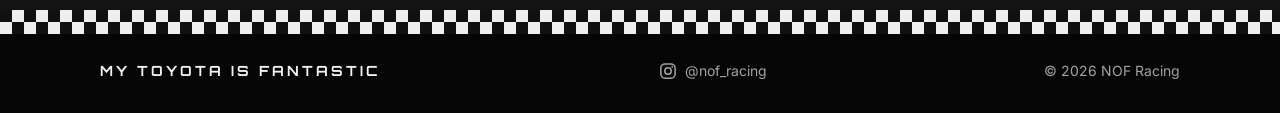
==== commit 119ef54b: "Link to Instagram @nof_racing in contact section and footer Co-Authored-By: Claude Opus 5.5 <noreply" ====
--- a/index.html
+++ b/index.html
@@ -144,9 +144,12 @@
         <div>
           <p class="kicker">Contact</p>
           <h2>Get in touch</h2>
-          <p class="intro">Questions, sponsoring, or want to help out in the pit? Send us a message.</p>
+          <p class="intro">Questions, sponsoring, or want to help out in the pit? Send us an email or a DM on Instagram.</p>
         </div>
-        <a class="mail" href="mailto:info@nofracing.se">info@nofracing.se</a>
+        <div class="contact-links">
+          <a class="mail" href="mailto:info@nofracing.se">info@nofracing.se</a>
+          <a class="insta" href="https://www.instagram.com/nof_racing/" target="_blank" rel="noopener" aria-label="NOF Racing on Instagram"><svg class="ig" viewBox="0 0 24 24" aria-hidden="true" focusable="false"><rect x="2.5" y="2.5" width="19" height="19" rx="5.5" fill="none" stroke="currentColor" stroke-width="2"/><circle cx="12" cy="12" r="4.3" fill="none" stroke="currentColor" stroke-width="2"/><circle cx="17.6" cy="6.4" r="1.3" fill="currentColor"/></svg><span>@nof_racing</span></a>
+        </div>
       </div>
     </section>
 
@@ -156,6 +159,7 @@
     <div class="checker" aria-hidden="true"></div>
     <div class="wrap foot">
       <span class="tag">My Toyota is fantastic</span>
+      <a class="foot-insta" href="https://www.instagram.com/nof_racing/" target="_blank" rel="noopener" aria-label="NOF Racing on Instagram"><svg class="ig" viewBox="0 0 24 24" aria-hidden="true" focusable="false"><rect x="2.5" y="2.5" width="19" height="19" rx="5.5" fill="none" stroke="currentColor" stroke-width="2"/><circle cx="12" cy="12" r="4.3" fill="none" stroke="currentColor" stroke-width="2"/><circle cx="17.6" cy="6.4" r="1.3" fill="currentColor"/></svg><span>@nof_racing</span></a>
       <span>&copy; <span id="year">2026</span> NOF Racing</span>
     </div>
   </footer>
--- a/style.css
+++ b/style.css
@@ -189,3 +189,19 @@
   .nav nav { width: 100%; justify-content: space-between; gap: 8px; }
   html { scroll-padding-top: 100px; }
 }
+
+/* INSTAGRAM */
+.contact-links { display: flex; flex-direction: column; align-items: flex-start; gap: 18px; }
+.ig { width: 1em; height: 1em; flex: none; }
+.insta {
+  display: inline-flex; align-items: center; gap: 12px;
+  font-family: var(--head); font-weight: 700; font-size: clamp(18px, 2.4vw, 24px);
+  text-decoration: none; color: var(--ink);
+}
+.insta .ig { width: 28px; height: 28px; color: var(--red); }
+.insta:hover, .foot-insta:hover { color: var(--red-hot); }
+.foot-insta {
+  display: inline-flex; align-items: center; gap: 8px;
+  text-decoration: none; color: var(--muted);
+}
+.foot-insta .ig { width: 18px; height: 18px; }
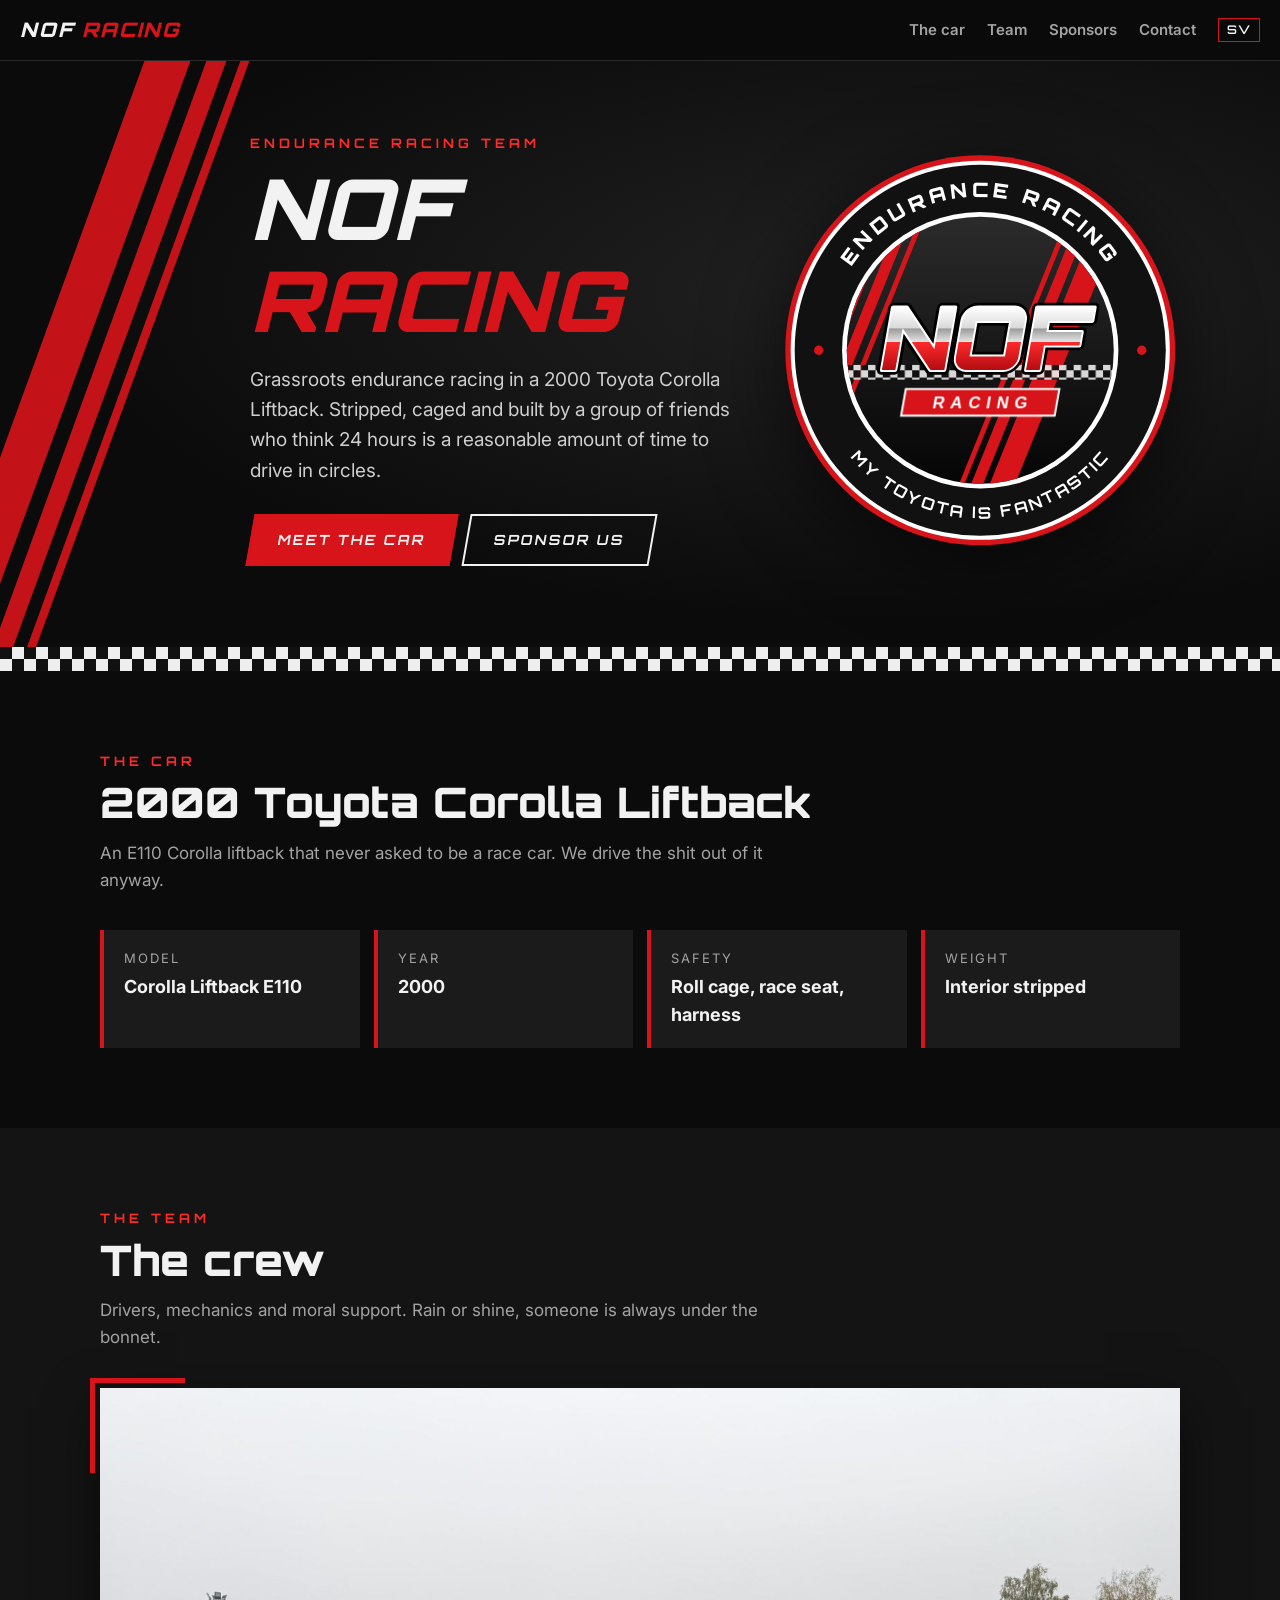
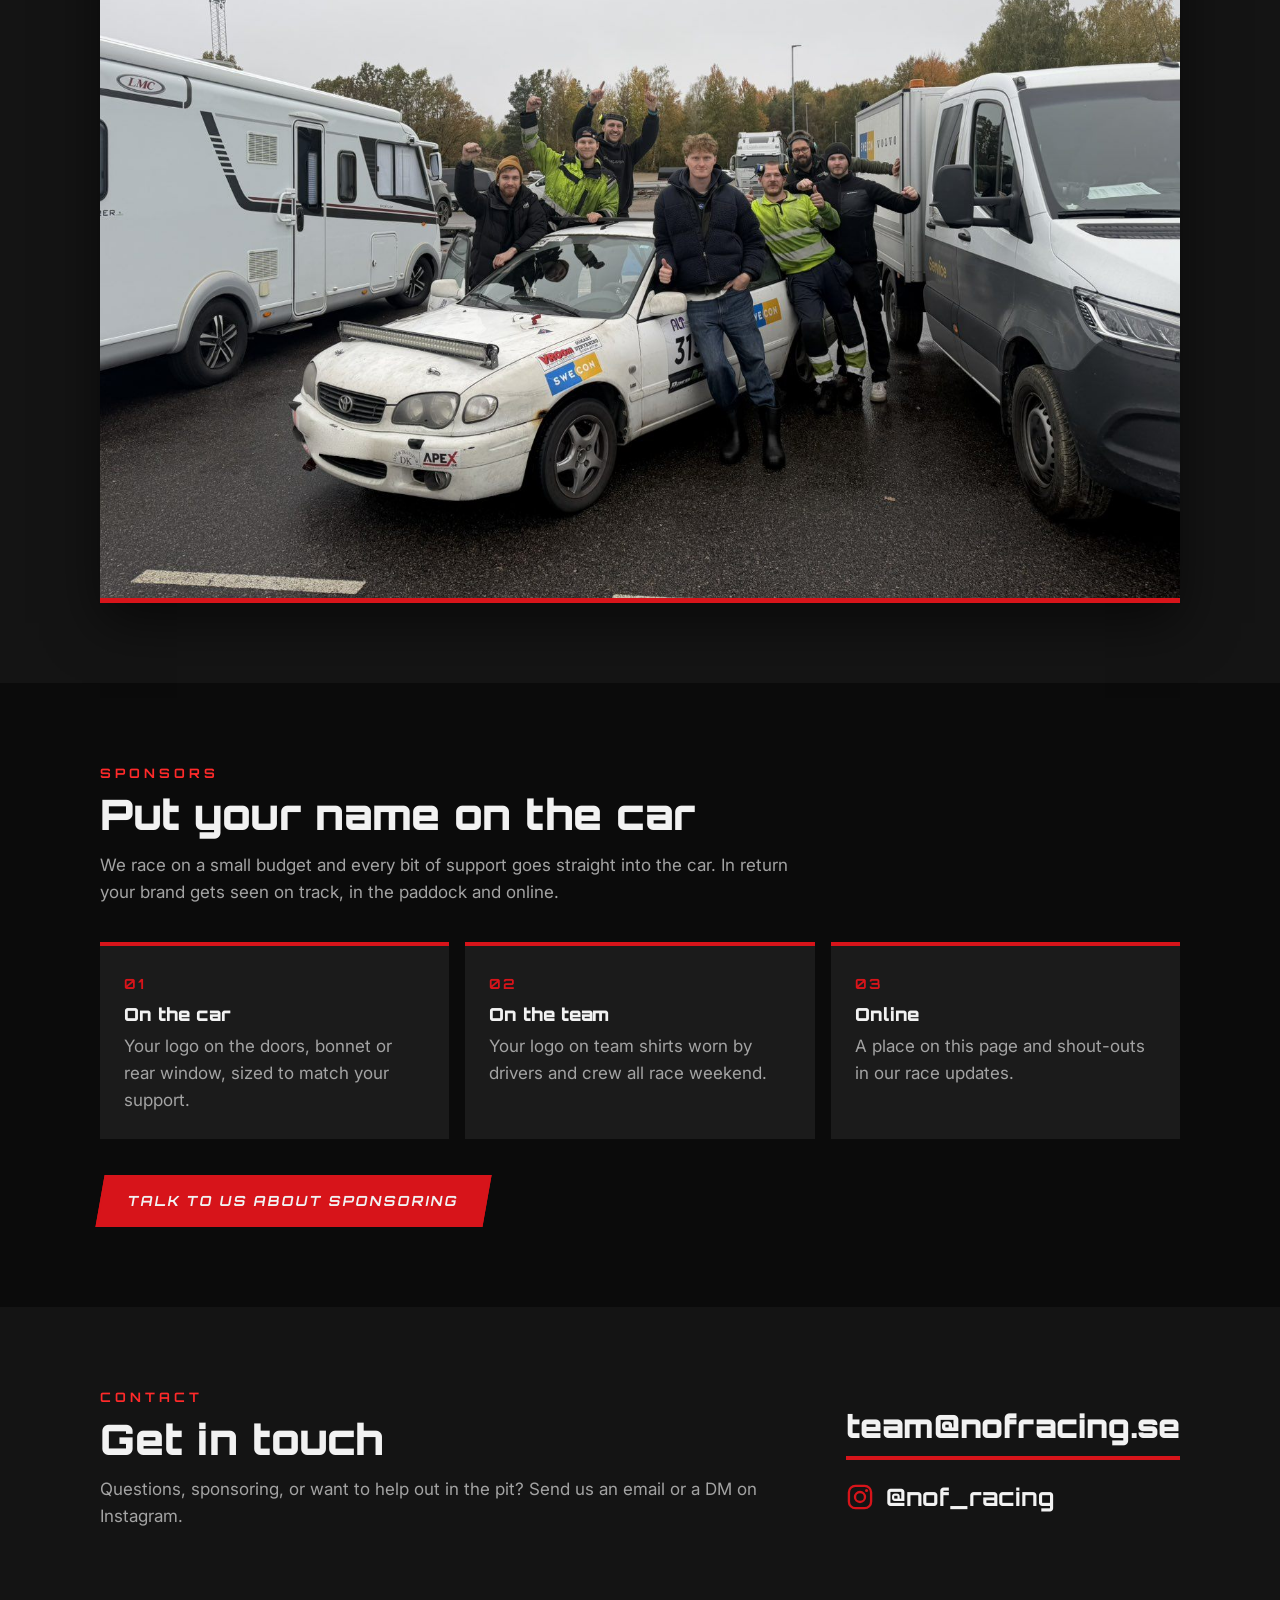
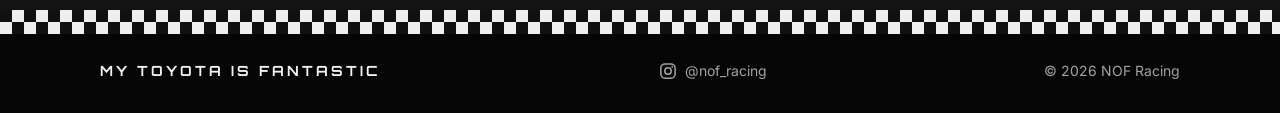
==== commit 0712f0ca: "Use team@nofracing.se as contact address Co-Authored-By: Claude Opus 5.5 <noreply@anthropic.com>" ====
--- a/index.html
+++ b/index.html
@@ -134,7 +134,7 @@
           <div class="perk"><b>03</b><h3>Online</h3><p>A place on this page and shout-outs in our race updates.</p></div>
         </div>
 
-        <a class="btn primary" href="mailto:info@nofracing.se?subject=Sponsoring%20NOF%20Racing">Talk to us about sponsoring</a>
+        <a class="btn primary" href="mailto:team@nofracing.se?subject=Sponsoring%20NOF%20Racing">Talk to us about sponsoring</a>
       </div>
     </section>
 
@@ -147,7 +147,7 @@
           <p class="intro">Questions, sponsoring, or want to help out in the pit? Send us an email or a DM on Instagram.</p>
         </div>
         <div class="contact-links">
-          <a class="mail" href="mailto:info@nofracing.se">info@nofracing.se</a>
+          <a class="mail" href="mailto:team@nofracing.se">team@nofracing.se</a>
           <a class="insta" href="https://www.instagram.com/nof_racing/" target="_blank" rel="noopener" aria-label="NOF Racing on Instagram"><svg class="ig" viewBox="0 0 24 24" aria-hidden="true" focusable="false"><rect x="2.5" y="2.5" width="19" height="19" rx="5.5" fill="none" stroke="currentColor" stroke-width="2"/><circle cx="12" cy="12" r="4.3" fill="none" stroke="currentColor" stroke-width="2"/><circle cx="17.6" cy="6.4" r="1.3" fill="currentColor"/></svg><span>@nof_racing</span></a>
         </div>
       </div>
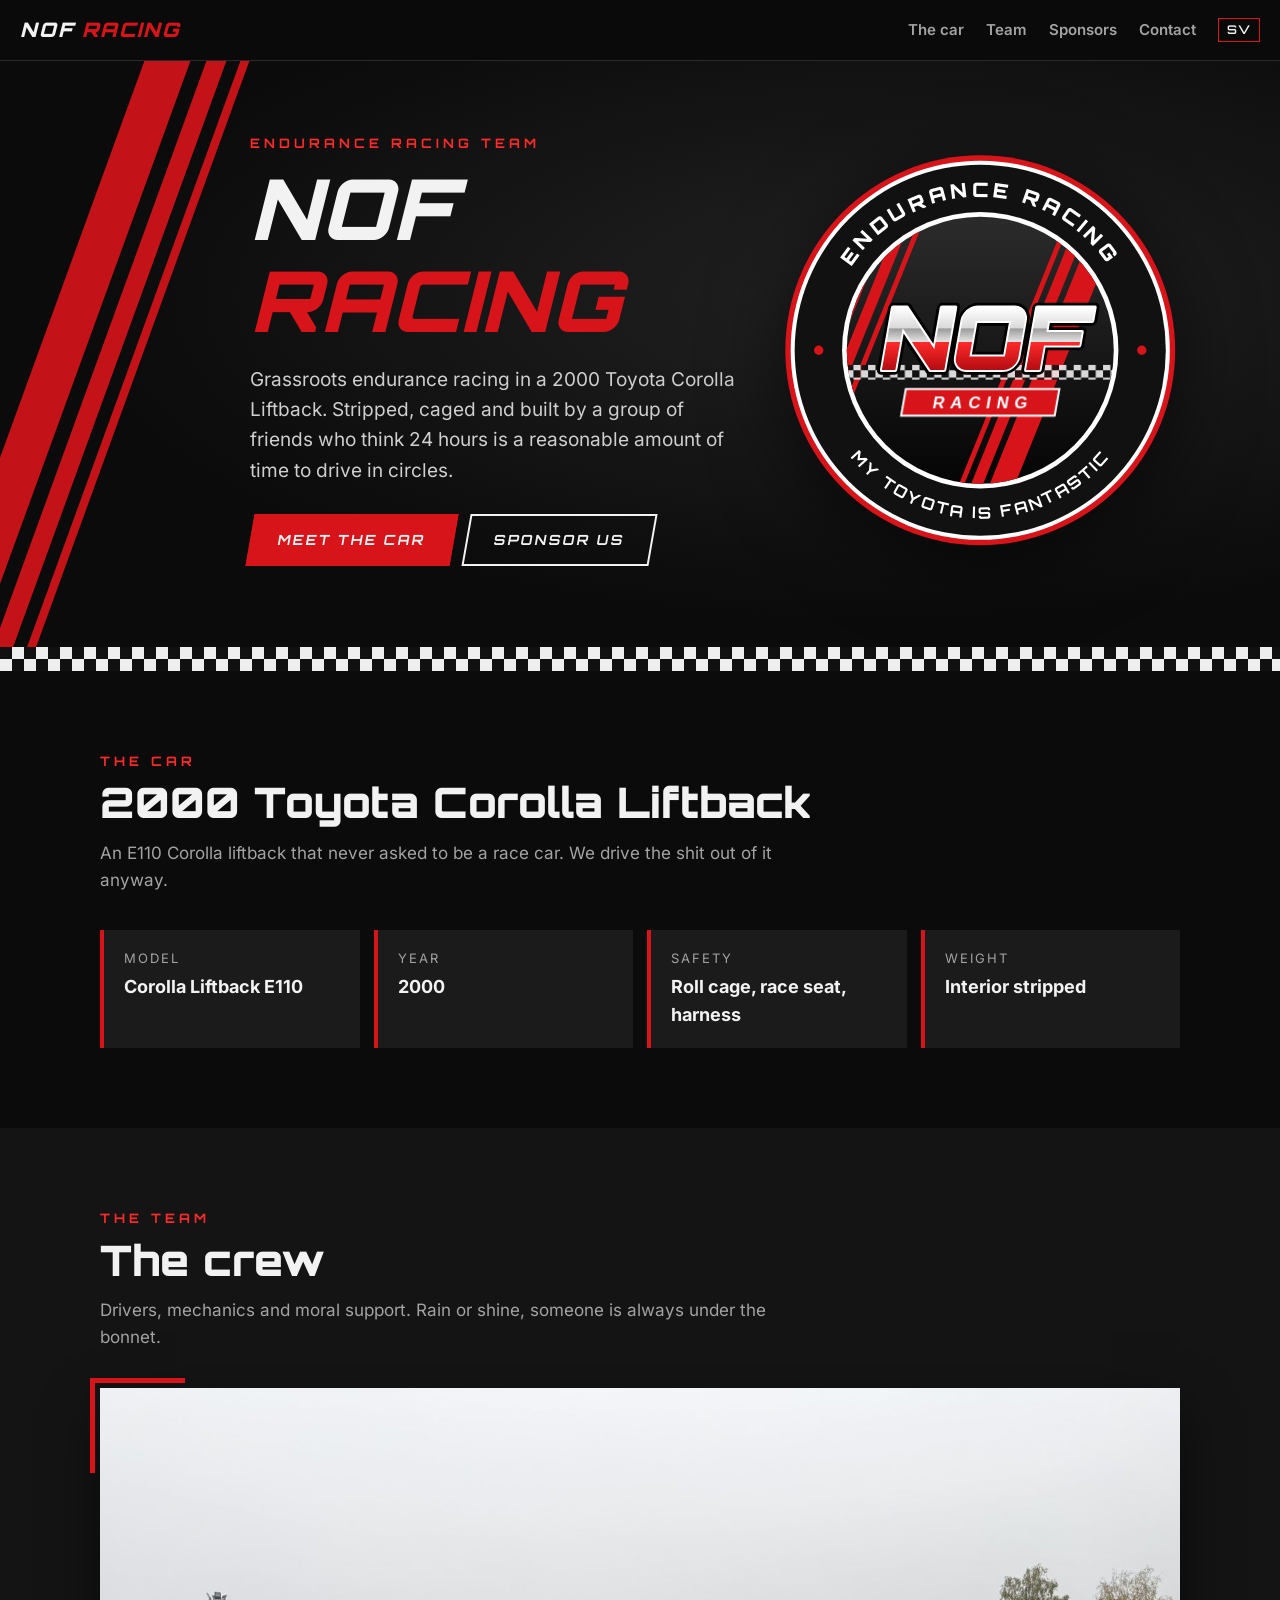
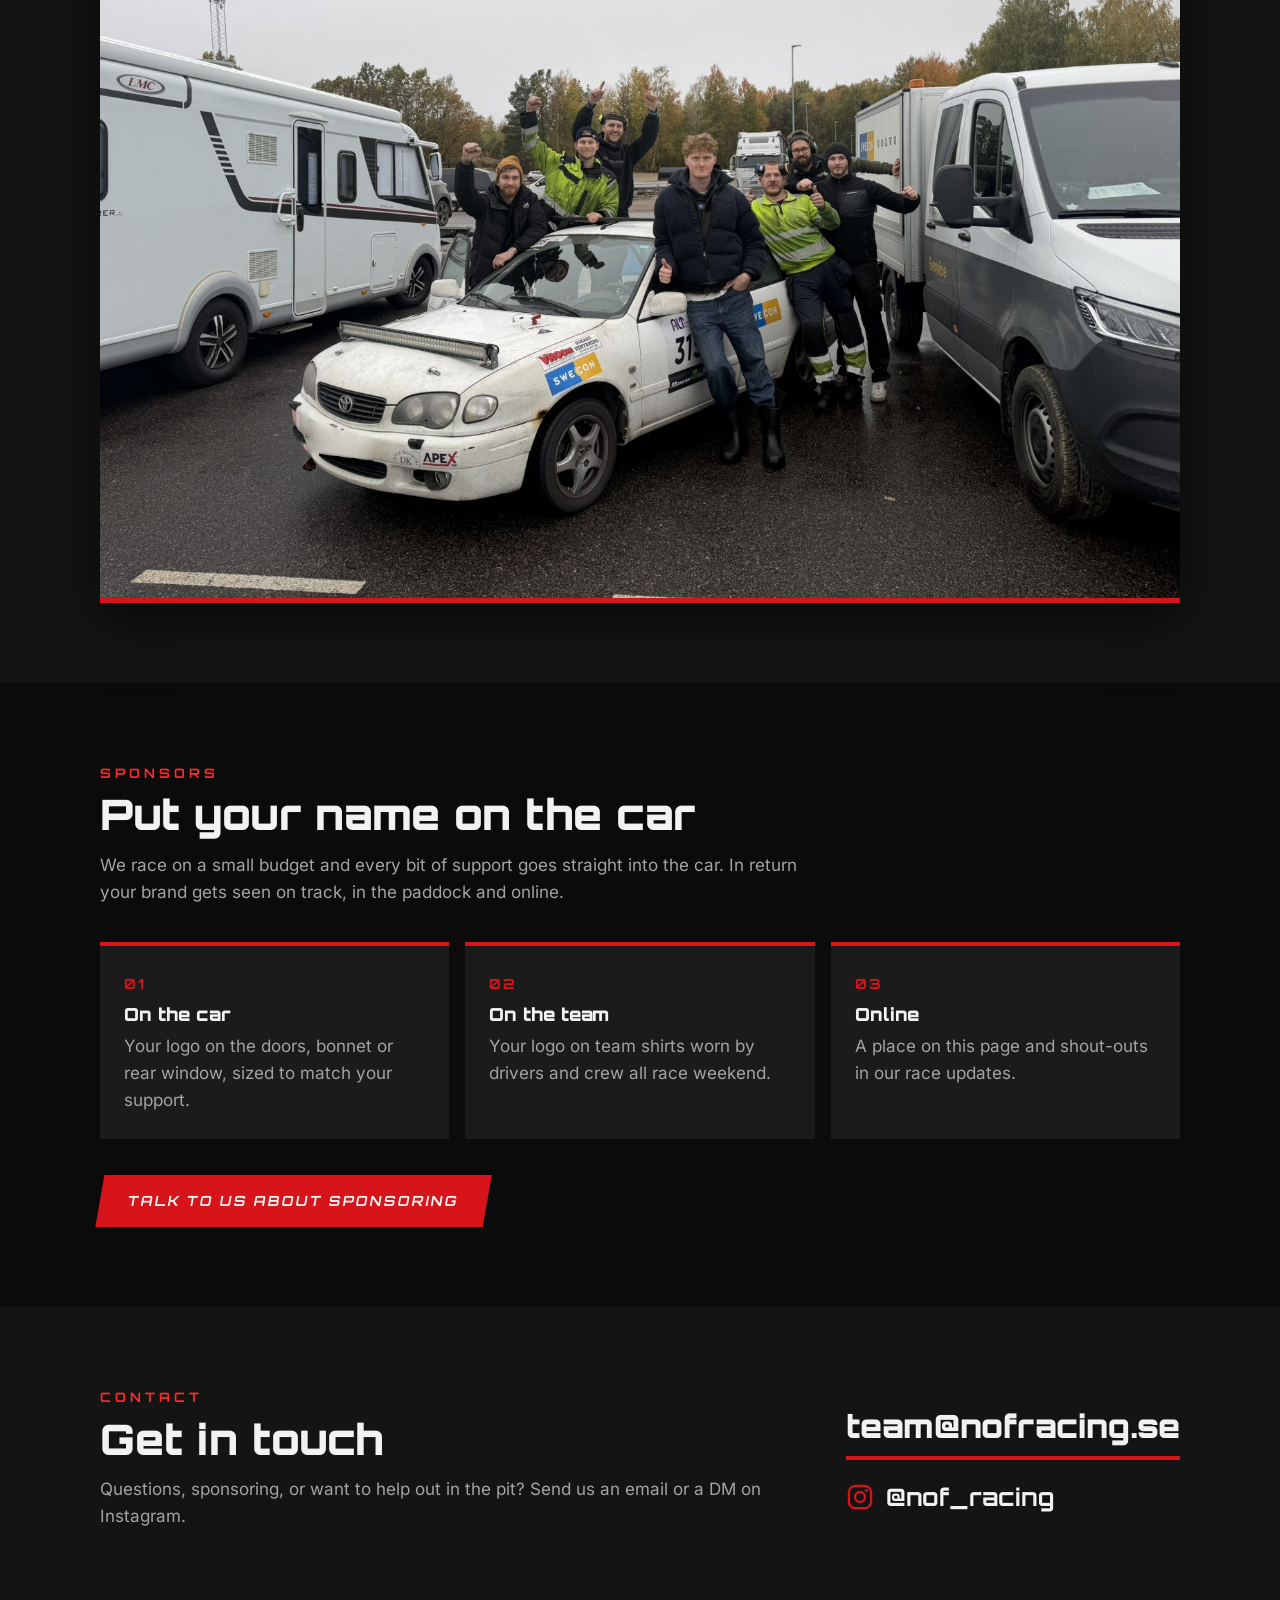
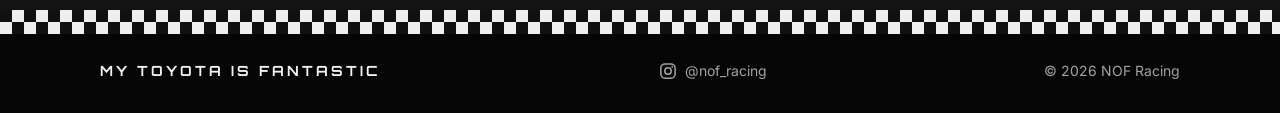
==== commit 2df76cda: "Self-host fonts and blur number plate in team photo Orbitron and Inter are now served from /fonts wi" ====
--- a/index.html
+++ b/index.html
@@ -15,9 +15,7 @@
   <meta name="theme-color" content="#0b0b0b">
   <link rel="icon" type="image/png" href="assets/favicon-64.png">
   <link rel="apple-touch-icon" href="assets/apple-touch-icon.png">
-  <link rel="preconnect" href="https://fonts.googleapis.com">
-  <link rel="preconnect" href="https://fonts.gstatic.com" crossorigin>
-  <link href="https://fonts.googleapis.com/css2?family=Orbitron:wght@700;900&family=Inter:wght@400;600&display=swap" rel="stylesheet">
+  <link rel="preload" href="fonts/orbitron-latin.woff2" as="font" type="font/woff2" crossorigin>
   <link rel="stylesheet" href="style.css">
 </head>
 <body>
@@ -134,7 +132,7 @@
           <div class="perk"><b>03</b><h3>Online</h3><p>A place on this page and shout-outs in our race updates.</p></div>
         </div>
 
-        <a class="btn primary" href="mailto:team@nofracing.se?subject=Sponsoring%20NOF%20Racing">Talk to us about sponsoring</a>
+        <a class="btn primary" data-m="maet|es.gnicarfon" data-s="Sponsoring NOF Racing">Talk to us about sponsoring</a>
       </div>
     </section>
 
@@ -147,7 +145,7 @@
           <p class="intro">Questions, sponsoring, or want to help out in the pit? Send us an email or a DM on Instagram.</p>
         </div>
         <div class="contact-links">
-          <a class="mail" href="mailto:team@nofracing.se">team@nofracing.se</a>
+          <a class="mail" data-m="maet|es.gnicarfon">team [at] nofracing.se</a>
           <a class="insta" href="https://www.instagram.com/nof_racing/" target="_blank" rel="noopener" aria-label="NOF Racing on Instagram"><svg class="ig" viewBox="0 0 24 24" aria-hidden="true" focusable="false"><rect x="2.5" y="2.5" width="19" height="19" rx="5.5" fill="none" stroke="currentColor" stroke-width="2"/><circle cx="12" cy="12" r="4.3" fill="none" stroke="currentColor" stroke-width="2"/><circle cx="17.6" cy="6.4" r="1.3" fill="currentColor"/></svg><span>@nof_racing</span></a>
         </div>
       </div>
@@ -164,6 +162,16 @@
     </div>
   </footer>
 
-  <script>document.getElementById("year").textContent = new Date().getFullYear();</script>
+  <script>
+    document.getElementById("year").textContent = new Date().getFullYear();
+    // Build email links at load time so address-harvesting bots don't find them in the HTML.
+    document.querySelectorAll("[data-m]").forEach(function (a) {
+      var p = a.getAttribute("data-m").split("|").map(function (x) { return x.split("").reverse().join(""); });
+      var addr = p[0] + "@" + p[1];
+      var s = a.getAttribute("data-s");
+      a.href = "mailto:" + addr + (s ? "?subject=" + encodeURIComponent(s) : "");
+      if (a.classList.contains("mail")) a.textContent = addr;
+    });
+  </script>
 </body>
 </html>
--- a/style.css
+++ b/style.css
@@ -1,3 +1,13 @@
+/* FONTS (self-hosted, SIL Open Font License, see fonts/OFL-*.txt) */
+@font-face {
+  font-family: "Orbitron"; font-style: normal; font-weight: 400 900; font-display: swap;
+  src: url("fonts/orbitron-latin.woff2") format("woff2");
+}
+@font-face {
+  font-family: "Inter"; font-style: normal; font-weight: 100 900; font-display: swap;
+  src: url("fonts/inter-latin.woff2") format("woff2");
+}
+
 :root {
   --bg: #0b0b0b;
   --bg-alt: #141414;
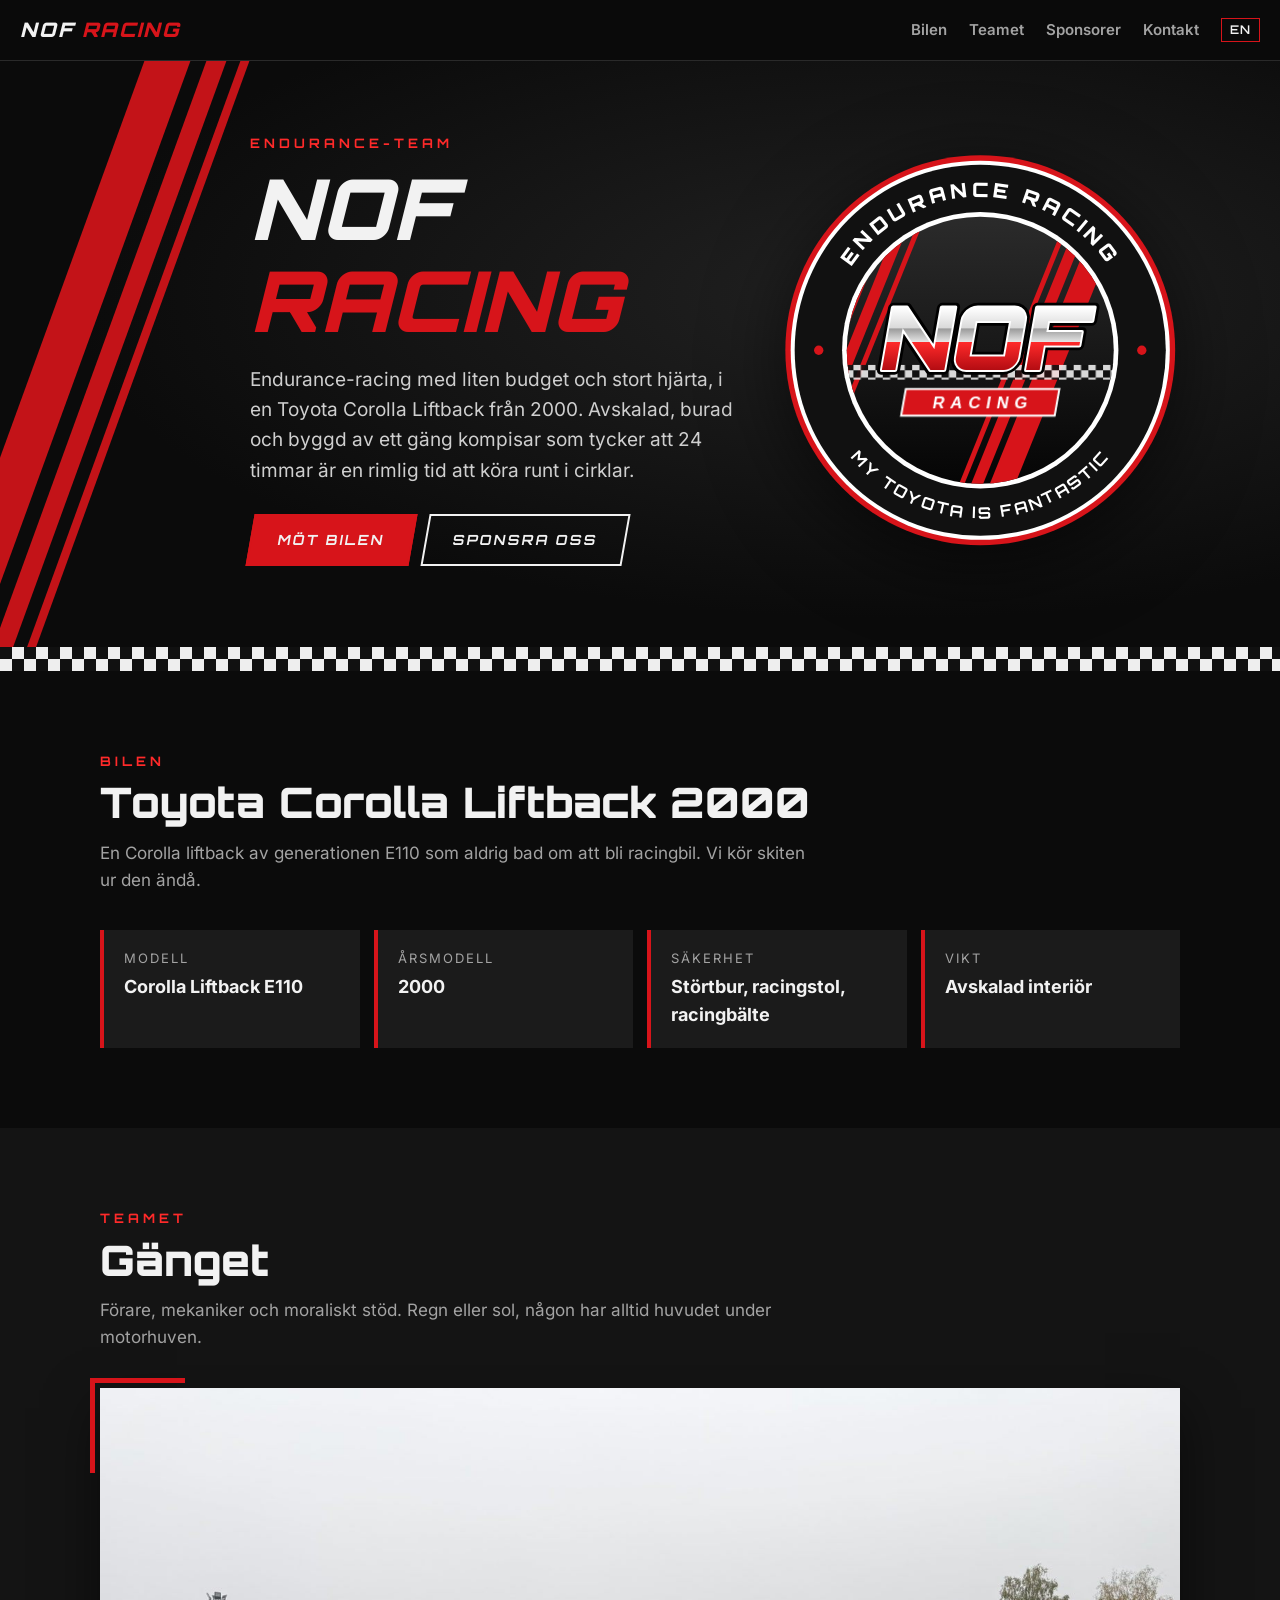
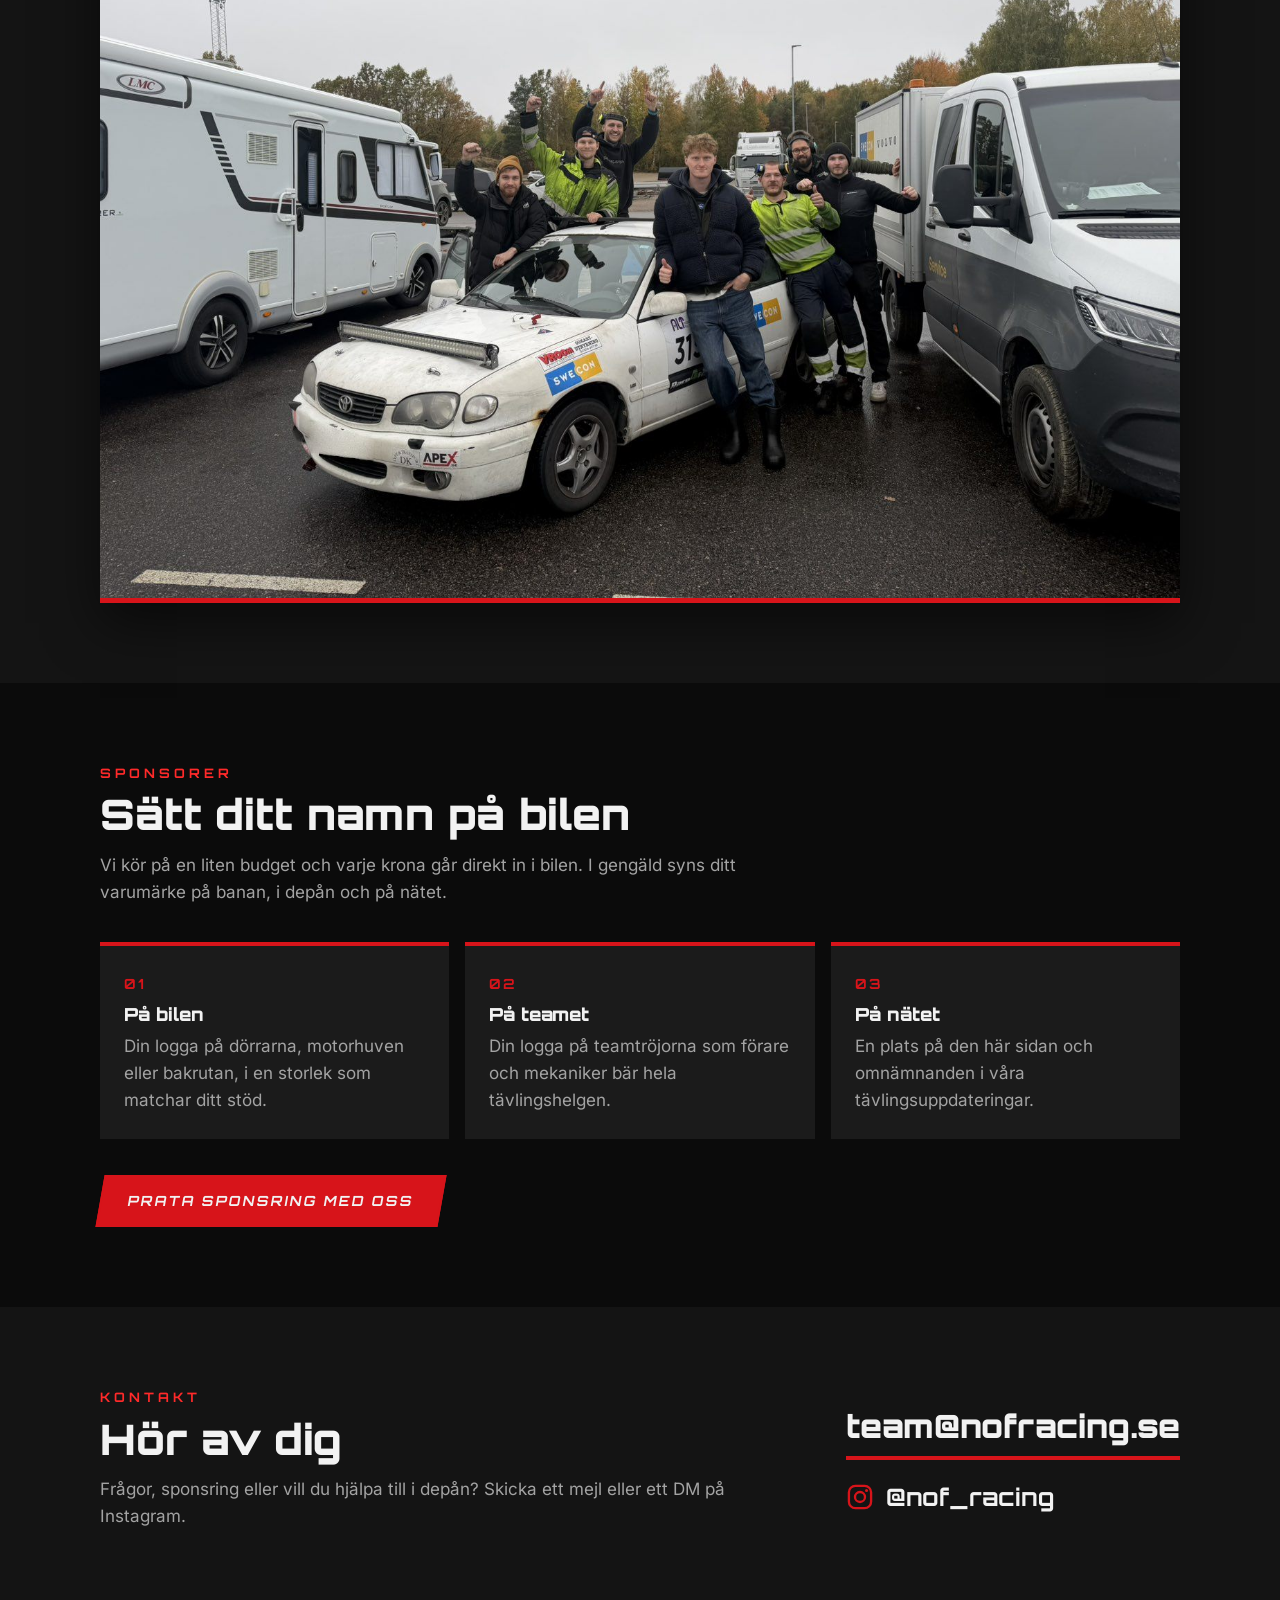
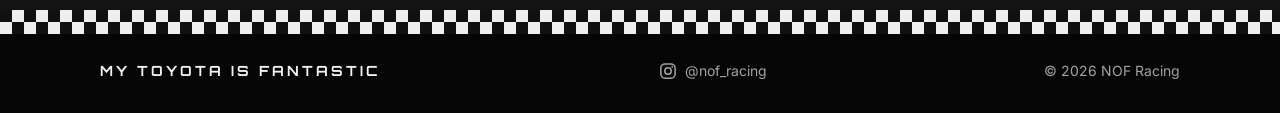
==== commit 927716c9: "Make Swedish the default language, English under /en/ Old /sv/ links redirect to the front page.  Co" ====
--- a/index.html
+++ b/index.html
@@ -1,16 +1,17 @@
 <!doctype html>
-<html lang="en">
+<html lang="sv">
 <head>
   <meta charset="utf-8">
   <meta name="viewport" content="width=device-width, initial-scale=1">
   <title>NOF Racing</title>
-  <meta name="description" content="NOF Racing: grassroots endurance racing in a 2000 Toyota Corolla Liftback.">
+  <meta name="description" content="NOF Racing: endurance-racing med liten budget och stort hjärta, i en Toyota Corolla Liftback från 2000.">
   <meta property="og:title" content="NOF Racing">
-  <meta property="og:description" content="Grassroots endurance racing in a 2000 Toyota Corolla Liftback. My Toyota is fantastic.">
+  <meta property="og:description" content="Endurance-racing med liten budget och stort hjärta, i en Toyota Corolla Liftback från 2000. My Toyota is fantastic.">
   <meta property="og:image" content="https://nofracing.se/assets/nof-roundel-1200.png">
   <meta property="og:url" content="https://nofracing.se/">
-  <link rel="alternate" hreflang="en" href="https://nofracing.se/">
-  <link rel="alternate" hreflang="sv" href="https://nofracing.se/sv/">
+  <meta property="og:locale" content="sv_SE">
+  <link rel="alternate" hreflang="sv" href="https://nofracing.se/">
+  <link rel="alternate" hreflang="en" href="https://nofracing.se/en/">
   <link rel="alternate" hreflang="x-default" href="https://nofracing.se/">
   <meta name="theme-color" content="#0b0b0b">
   <link rel="icon" type="image/png" href="assets/favicon-64.png">
@@ -23,11 +24,11 @@
   <header class="nav">
     <a class="brand" href="#top">NOF <span>RACING</span></a>
     <nav>
-      <a href="#car">The car</a>
-      <a href="#team">Team</a>
-      <a href="#sponsors">Sponsors</a>
-      <a href="#contact">Contact</a>
-      <a class="lang" href="sv/" hreflang="sv" lang="sv" aria-label="På svenska">SV</a>
+      <a href="#car">Bilen</a>
+      <a href="#team">Teamet</a>
+      <a href="#sponsors">Sponsorer</a>
+      <a href="#contact">Kontakt</a>
+      <a class="lang" href="en/" hreflang="en" lang="en" aria-label="In English">EN</a>
     </nav>
   </header>
 
@@ -38,17 +39,17 @@
       <div class="hero-stripes" aria-hidden="true"><i></i><i></i><i></i></div>
       <div class="wrap hero-grid">
         <div class="hero-text">
-          <p class="kicker">Endurance racing team</p>
+          <p class="kicker">Endurance-team</p>
           <h1>NOF <span>RACING</span></h1>
-          <p class="lead">Grassroots endurance racing in a 2000 Toyota Corolla Liftback. Stripped, caged and built by a group of friends who think 24 hours is a reasonable amount of time to drive in circles.</p>
+          <p class="lead">Endurance-racing med liten budget och stort hjärta, i en Toyota Corolla Liftback från 2000. Avskalad, burad och byggd av ett gäng kompisar som tycker att 24 timmar är en rimlig tid att köra runt i cirklar.</p>
           <div class="cta">
-            <a class="btn primary" href="#car">Meet the car</a>
-            <a class="btn" href="#sponsors">Sponsor us</a>
+            <a class="btn primary" href="#car">Möt bilen</a>
+            <a class="btn" href="#sponsors">Sponsra oss</a>
           </div>
         </div>
 
         <div class="hero-logo">
-          <svg viewBox="0 0 600 600" role="img" aria-label="NOF Racing logo">
+          <svg viewBox="0 0 600 600" role="img" aria-label="NOF Racing-logga">
             <defs>
               <linearGradient id="dk" x1="0" y1="0" x2="0" y2="1"><stop offset="0" stop-color="#2b2b2b"/><stop offset="1" stop-color="#050505"/></linearGradient>
               <pattern id="ck" width="22" height="22" patternUnits="userSpaceOnUse"><rect width="22" height="22" fill="#eee"/><rect width="11" height="11" fill="#111"/><rect x="11" y="11" width="11" height="11" fill="#111"/></pattern>
@@ -93,15 +94,15 @@
     <!-- THE CAR -->
     <section id="car" class="section">
       <div class="wrap">
-        <p class="kicker">The car</p>
-        <h2>2000 Toyota Corolla Liftback</h2>
-        <p class="intro">An E110 Corolla liftback that never asked to be a race car. We drive the shit out of it anyway.</p>
+        <p class="kicker">Bilen</p>
+        <h2>Toyota Corolla Liftback 2000</h2>
+        <p class="intro">En Corolla liftback av generationen E110 som aldrig bad om att bli racingbil. Vi kör skiten ur den ändå.</p>
 
         <div class="specs">
-          <div class="spec"><span>Model</span><strong>Corolla Liftback E110</strong></div>
-          <div class="spec"><span>Year</span><strong>2000</strong></div>
-          <div class="spec"><span>Safety</span><strong>Roll cage, race seat, harness</strong></div>
-          <div class="spec"><span>Weight</span><strong>Interior stripped</strong></div>
+          <div class="spec"><span>Modell</span><strong>Corolla Liftback E110</strong></div>
+          <div class="spec"><span>Årsmodell</span><strong>2000</strong></div>
+          <div class="spec"><span>Säkerhet</span><strong>Störtbur, racingstol, racingbälte</strong></div>
+          <div class="spec"><span>Vikt</span><strong>Avskalad interiör</strong></div>
         </div>
       </div>
     </section>
@@ -109,12 +110,12 @@
     <!-- TEAM -->
     <section id="team" class="section alt">
       <div class="wrap">
-        <p class="kicker">The team</p>
-        <h2>The crew</h2>
-        <p class="intro">Drivers, mechanics and moral support. Rain or shine, someone is always under the bonnet.</p>
+        <p class="kicker">Teamet</p>
+        <h2>Gänget</h2>
+        <p class="intro">Förare, mekaniker och moraliskt stöd. Regn eller sol, någon har alltid huvudet under motorhuven.</p>
         <figure class="photo wide">
           <img src="assets/team-paddock.jpg" width="1560" height="1170" loading="lazy"
-               alt="The NOF Racing team cheering around the white Corolla in the paddock">
+               alt="NOF Racing-teamet jublar runt den vita Corollan i depån">
         </figure>
       </div>
     </section>
@@ -122,17 +123,17 @@
     <!-- SPONSORS -->
     <section id="sponsors" class="section">
       <div class="wrap">
-        <p class="kicker">Sponsors</p>
-        <h2>Put your name on the car</h2>
-        <p class="intro">We race on a small budget and every bit of support goes straight into the car. In return your brand gets seen on track, in the paddock and online.</p>
+        <p class="kicker">Sponsorer</p>
+        <h2>Sätt ditt namn på bilen</h2>
+        <p class="intro">Vi kör på en liten budget och varje krona går direkt in i bilen. I gengäld syns ditt varumärke på banan, i depån och på nätet.</p>
 
         <div class="perks">
-          <div class="perk"><b>01</b><h3>On the car</h3><p>Your logo on the doors, bonnet or rear window, sized to match your support.</p></div>
-          <div class="perk"><b>02</b><h3>On the team</h3><p>Your logo on team shirts worn by drivers and crew all race weekend.</p></div>
-          <div class="perk"><b>03</b><h3>Online</h3><p>A place on this page and shout-outs in our race updates.</p></div>
+          <div class="perk"><b>01</b><h3>På bilen</h3><p>Din logga på dörrarna, motorhuven eller bakrutan, i en storlek som matchar ditt stöd.</p></div>
+          <div class="perk"><b>02</b><h3>På teamet</h3><p>Din logga på teamtröjorna som förare och mekaniker bär hela tävlingshelgen.</p></div>
+          <div class="perk"><b>03</b><h3>På nätet</h3><p>En plats på den här sidan och omnämnanden i våra tävlingsuppdateringar.</p></div>
         </div>
 
-        <a class="btn primary" data-m="maet|es.gnicarfon" data-s="Sponsoring NOF Racing">Talk to us about sponsoring</a>
+        <a class="btn primary" data-m="maet|es.gnicarfon" data-s="Sponsring av NOF Racing">Prata sponsring med oss</a>
       </div>
     </section>
 
@@ -140,13 +141,13 @@
     <section id="contact" class="section alt">
       <div class="wrap contact">
         <div>
-          <p class="kicker">Contact</p>
-          <h2>Get in touch</h2>
-          <p class="intro">Questions, sponsoring, or want to help out in the pit? Send us an email or a DM on Instagram.</p>
+          <p class="kicker">Kontakt</p>
+          <h2>Hör av dig</h2>
+          <p class="intro">Frågor, sponsring eller vill du hjälpa till i depån? Skicka ett mejl eller ett DM på Instagram.</p>
         </div>
         <div class="contact-links">
           <a class="mail" data-m="maet|es.gnicarfon">team [at] nofracing.se</a>
-          <a class="insta" href="https://www.instagram.com/nof_racing/" target="_blank" rel="noopener" aria-label="NOF Racing on Instagram"><svg class="ig" viewBox="0 0 24 24" aria-hidden="true" focusable="false"><rect x="2.5" y="2.5" width="19" height="19" rx="5.5" fill="none" stroke="currentColor" stroke-width="2"/><circle cx="12" cy="12" r="4.3" fill="none" stroke="currentColor" stroke-width="2"/><circle cx="17.6" cy="6.4" r="1.3" fill="currentColor"/></svg><span>@nof_racing</span></a>
+          <a class="insta" href="https://www.instagram.com/nof_racing/" target="_blank" rel="noopener" aria-label="NOF Racing på Instagram"><svg class="ig" viewBox="0 0 24 24" aria-hidden="true" focusable="false"><rect x="2.5" y="2.5" width="19" height="19" rx="5.5" fill="none" stroke="currentColor" stroke-width="2"/><circle cx="12" cy="12" r="4.3" fill="none" stroke="currentColor" stroke-width="2"/><circle cx="17.6" cy="6.4" r="1.3" fill="currentColor"/></svg><span>@nof_racing</span></a>
         </div>
       </div>
     </section>
@@ -157,7 +158,7 @@
     <div class="checker" aria-hidden="true"></div>
     <div class="wrap foot">
       <span class="tag">My Toyota is fantastic</span>
-      <a class="foot-insta" href="https://www.instagram.com/nof_racing/" target="_blank" rel="noopener" aria-label="NOF Racing on Instagram"><svg class="ig" viewBox="0 0 24 24" aria-hidden="true" focusable="false"><rect x="2.5" y="2.5" width="19" height="19" rx="5.5" fill="none" stroke="currentColor" stroke-width="2"/><circle cx="12" cy="12" r="4.3" fill="none" stroke="currentColor" stroke-width="2"/><circle cx="17.6" cy="6.4" r="1.3" fill="currentColor"/></svg><span>@nof_racing</span></a>
+      <a class="foot-insta" href="https://www.instagram.com/nof_racing/" target="_blank" rel="noopener" aria-label="NOF Racing på Instagram"><svg class="ig" viewBox="0 0 24 24" aria-hidden="true" focusable="false"><rect x="2.5" y="2.5" width="19" height="19" rx="5.5" fill="none" stroke="currentColor" stroke-width="2"/><circle cx="12" cy="12" r="4.3" fill="none" stroke="currentColor" stroke-width="2"/><circle cx="17.6" cy="6.4" r="1.3" fill="currentColor"/></svg><span>@nof_racing</span></a>
       <span>&copy; <span id="year">2026</span> NOF Racing</span>
     </div>
   </footer>
